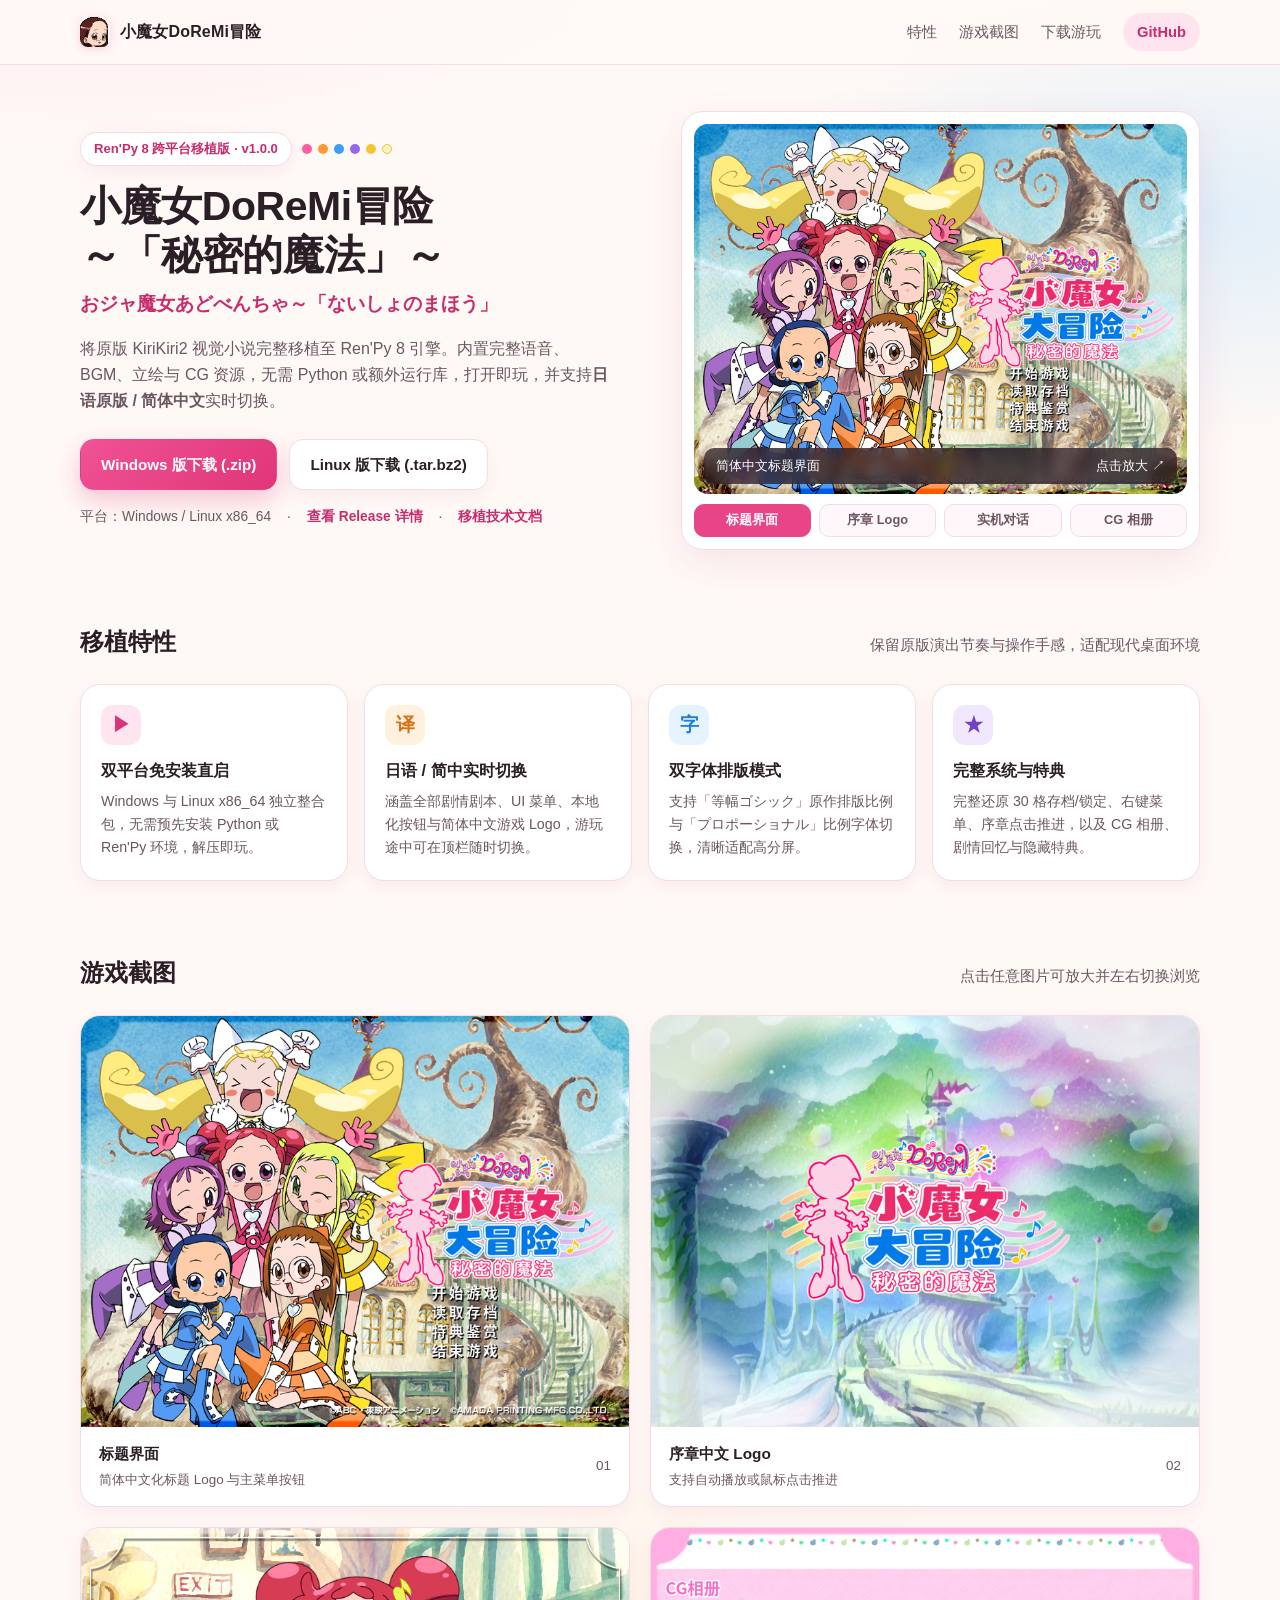
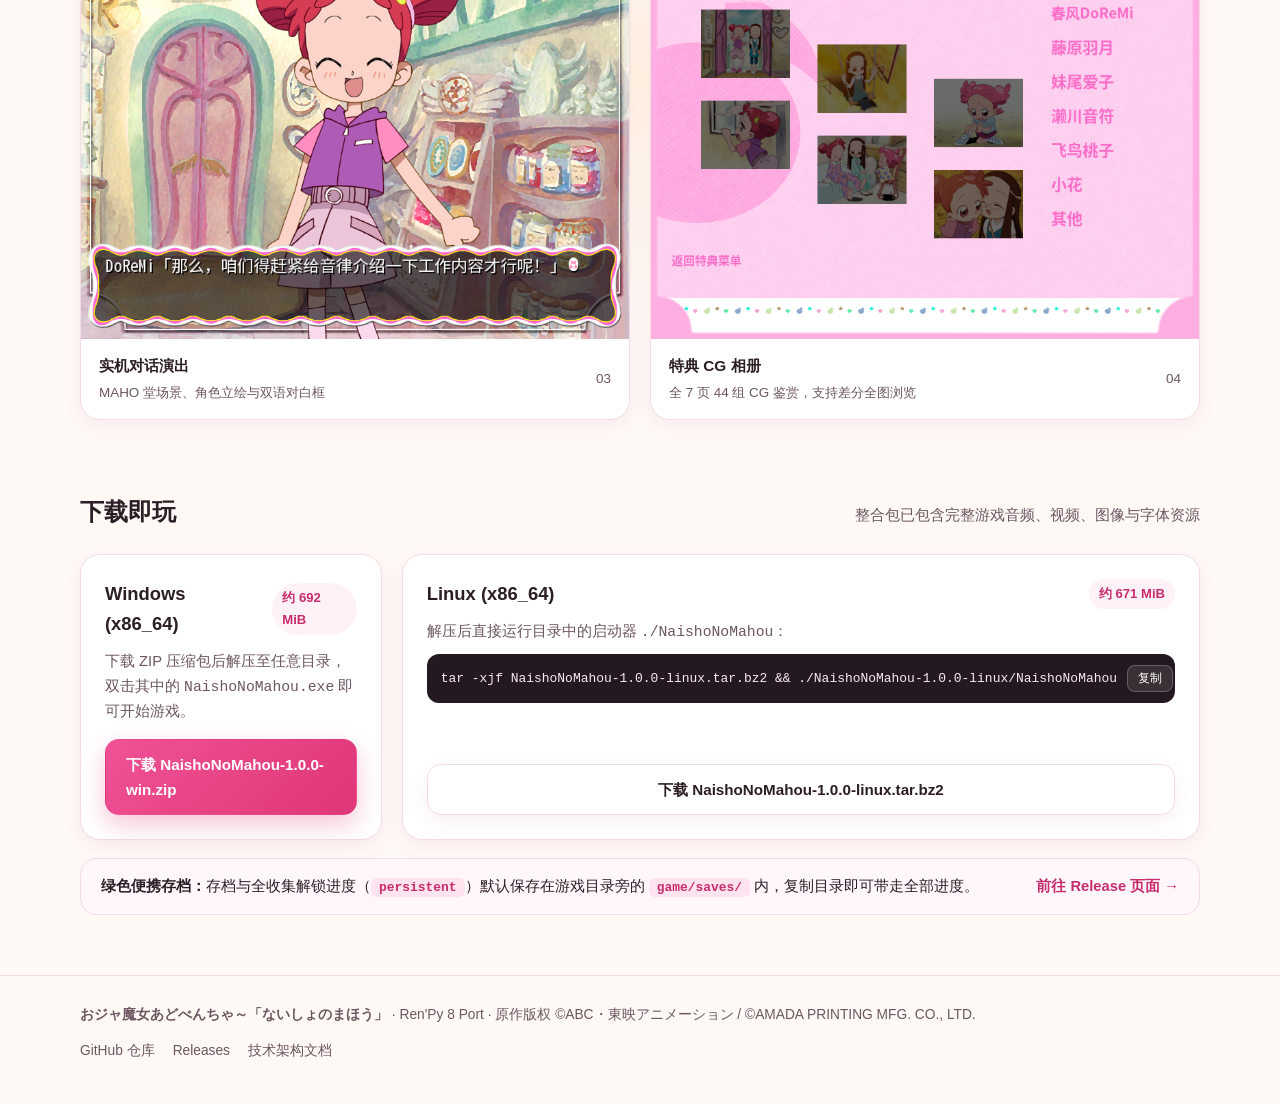
==== docs/index.html @ eda341ad "docs: add GitHub Pages showcase website" ====
<!DOCTYPE html>
<html lang="zh-CN">
<head>
  <meta charset="UTF-8">
  <meta name="viewport" content="width=device-width, initial-scale=1.0">
  <title>小魔女DoReMi冒险 ～「秘密的魔法」～ | おジャ魔女あどべんちゃ～「ないしょのまほう」</title>
  <meta name="description" content="《小魔女DoReMi冒险 ～「秘密的魔法」～》（おジャ魔女あどべんちゃ～「ないしょのまほう」）Ren'Py 8 跨平台移植版，支持 Windows / Linux 免环境点击即玩与日语/简体中文双语实时切换。">
  <link rel="icon" type="image/png" href="favicon.png">
  <style>
    :root {
      --bg: #fff9f6;
      --bg-soft: #fff2f6;
      --surface: #ffffff;
      --surface-tint: #fff7fa;
      --text: #2c1e26;
      --muted: #6c5661;
      --pink: #e84588;
      --pink-deep: #c72c6d;
      --pink-soft: #ffe3ef;
      --orange: #f49342;
      --blue: #3a9ef5;
      --purple: #9867e8;
      --yellow: #eab528;
      --border: #f3dce6;
      --shadow: 0 14px 38px rgba(176, 62, 109, 0.10);
      --shadow-sm: 0 6px 18px rgba(176, 62, 109, 0.08);
      --radius: 20px;
    }

    * {
      box-sizing: border-box;
      margin: 0;
      padding: 0;
    }

    html {
      scroll-behavior: smooth;
    }

    body {
      font-family: -apple-system, BlinkMacSystemFont, "Segoe UI", "PingFang SC", "Noto Sans SC", "Hiragino Sans GB", "Microsoft YaHei", sans-serif;
      color: var(--text);
      background:
        radial-gradient(900px 420px at 8% -4%, rgba(255, 198, 224, 0.45), transparent 60%),
        radial-gradient(760px 380px at 94% 8%, rgba(169, 219, 255, 0.35), transparent 60%),
        radial-gradient(640px 360px at 50% 62%, rgba(255, 228, 179, 0.28), transparent 65%),
        var(--bg);
      line-height: 1.65;
      min-height: 100vh;
    }

    a {
      color: inherit;
      text-decoration: none;
    }

    .container {
      width: min(1120px, calc(100% - 32px));
      margin: 0 auto;
    }

    /* Top Bar */
    .topbar {
      position: sticky;
      top: 0;
      z-index: 50;
      backdrop-filter: blur(12px);
      -webkit-backdrop-filter: blur(12px);
      background: rgba(255, 249, 246, 0.85);
      border-bottom: 1px solid var(--border);
    }

    .topbar-inner {
      display: flex;
      align-items: center;
      justify-content: space-between;
      height: 64px;
      gap: 16px;
    }

    .brand {
      display: flex;
      align-items: center;
      gap: 10px;
      font-weight: 700;
      font-size: 1rem;
      letter-spacing: 0.01em;
    }

    .brand img {
      width: 30px;
      height: 30px;
      border-radius: 8px;
      box-shadow: 0 2px 8px rgba(232, 69, 136, 0.22);
    }

    .nav-links {
      display: flex;
      align-items: center;
      gap: 22px;
      font-size: 0.92rem;
      color: var(--muted);
      font-weight: 500;
    }

    .nav-links a:hover {
      color: var(--pink);
    }

    .nav-cta {
      padding: 7px 14px;
      border-radius: 999px;
      background: var(--pink-soft);
      color: var(--pink-deep) !important;
      font-weight: 600;
      transition: transform 0.15s ease, background 0.15s ease;
    }

    .nav-cta:hover {
      background: #ffd1e5;
      transform: translateY(-1px);
    }

    /* Hero */
    .hero {
      padding: 46px 0 36px;
    }

    .hero-grid {
      display: grid;
      grid-template-columns: 1.04fr 0.96fr;
      gap: 38px;
      align-items: center;
    }

    .badge-row {
      display: flex;
      flex-wrap: wrap;
      align-items: center;
      gap: 10px;
      margin-bottom: 16px;
    }

    .pill {
      display: inline-flex;
      align-items: center;
      gap: 7px;
      padding: 5px 13px;
      border-radius: 999px;
      font-size: 0.82rem;
      font-weight: 600;
      background: var(--surface);
      border: 1px solid var(--border);
      color: var(--pink-deep);
      box-shadow: var(--shadow-sm);
    }

    .note-dots {
      display: inline-flex;
      gap: 6px;
      align-items: center;
    }

    .note-dots span {
      width: 10px;
      height: 10px;
      border-radius: 50%;
      display: inline-block;
    }

    h1.title-cn {
      font-size: clamp(1.9rem, 3.2vw, 2.65rem);
      line-height: 1.2;
      font-weight: 800;
      color: var(--text);
      letter-spacing: -0.01em;
    }

    .title-jp {
      margin-top: 8px;
      font-size: clamp(1rem, 1.5vw, 1.18rem);
      font-weight: 600;
      color: var(--pink-deep);
      font-family: "Hiragino Kaku Gothic ProN", "Yu Gothic UI", "Noto Sans JP", sans-serif;
    }

    .hero-desc {
      margin-top: 16px;
      color: var(--muted);
      font-size: 1rem;
      max-width: 540px;
    }

    .hero-actions {
      margin-top: 24px;
      display: flex;
      flex-wrap: wrap;
      gap: 12px;
    }

    .btn {
      display: inline-flex;
      align-items: center;
      justify-content: center;
      gap: 9px;
      padding: 12px 20px;
      border-radius: 14px;
      font-weight: 700;
      font-size: 0.95rem;
      border: 1px solid transparent;
      cursor: pointer;
      transition: transform 0.16s ease, box-shadow 0.16s ease, background 0.16s ease;
    }

    .btn-primary {
      background: linear-gradient(135deg, #f05295, #df3678);
      color: #fff;
      box-shadow: 0 10px 24px rgba(223, 54, 120, 0.28);
    }

    .btn-primary:hover {
      transform: translateY(-2px);
      box-shadow: 0 14px 28px rgba(223, 54, 120, 0.34);
    }

    .btn-secondary {
      background: var(--surface);
      color: var(--text);
      border-color: var(--border);
      box-shadow: var(--shadow-sm);
    }

    .btn-secondary:hover {
      transform: translateY(-2px);
      border-color: #ebb7cd;
      background: var(--surface-tint);
    }

    .hero-meta {
      margin-top: 16px;
      display: flex;
      flex-wrap: wrap;
      gap: 16px;
      font-size: 0.86rem;
      color: var(--muted);
    }

    .hero-meta a {
      color: var(--pink-deep);
      font-weight: 600;
    }

    .hero-meta a:hover {
      text-decoration: underline;
    }

    /* Interactive Hero Stage */
    .stage-card {
      background: var(--surface);
      border: 1px solid var(--border);
      border-radius: 22px;
      padding: 12px;
      box-shadow: var(--shadow);
    }

    .stage-viewport {
      position: relative;
      aspect-ratio: 4 / 3;
      border-radius: 14px;
      overflow: hidden;
      background: #f8eaf0;
      cursor: zoom-in;
    }

    .stage-viewport img {
      width: 100%;
      height: 100%;
      object-fit: cover;
      display: block;
      transition: transform 0.28s ease;
    }

    .stage-viewport:hover img {
      transform: scale(1.015);
    }

    .stage-caption {
      position: absolute;
      left: 10px;
      right: 10px;
      bottom: 10px;
      display: flex;
      align-items: center;
      justify-content: space-between;
      padding: 7px 12px;
      border-radius: 10px;
      background: rgba(36, 22, 30, 0.72);
      backdrop-filter: blur(6px);
      color: #fff;
      font-size: 0.84rem;
      font-weight: 500;
    }

    .stage-tabs {
      display: grid;
      grid-template-columns: repeat(4, 1fr);
      gap: 8px;
      margin-top: 10px;
    }

    .stage-tab {
      border: 1px solid var(--border);
      background: var(--surface-tint);
      color: var(--muted);
      border-radius: 10px;
      padding: 7px 6px;
      font-size: 0.8rem;
      font-weight: 600;
      cursor: pointer;
      transition: all 0.15s ease;
      text-align: center;
    }

    .stage-tab:hover {
      border-color: #f1a9c7;
      color: var(--pink-deep);
    }

    .stage-tab.active {
      background: var(--pink);
      border-color: var(--pink);
      color: #fff;
    }

    /* Section Headings */
    section {
      padding: 36px 0;
    }

    .sec-head {
      display: flex;
      align-items: baseline;
      justify-content: space-between;
      gap: 16px;
      margin-bottom: 22px;
      flex-wrap: wrap;
    }

    .sec-head h2 {
      font-size: 1.5rem;
      font-weight: 800;
      display: flex;
      align-items: center;
      gap: 10px;
    }

    .sec-sub {
      color: var(--muted);
      font-size: 0.92rem;
    }

    /* Features */
    .feat-grid {
      display: grid;
      grid-template-columns: repeat(4, 1fr);
      gap: 16px;
    }

    .feat-card {
      background: var(--surface);
      border: 1px solid var(--border);
      border-radius: var(--radius);
      padding: 20px;
      box-shadow: var(--shadow-sm);
      transition: transform 0.18s ease;
    }

    .feat-card:hover {
      transform: translateY(-3px);
    }

    .feat-icon {
      width: 40px;
      height: 40px;
      border-radius: 12px;
      display: grid;
      place-items: center;
      font-size: 1.2rem;
      font-weight: 700;
      margin-bottom: 12px;
    }

    .feat-card h3 {
      font-size: 1.02rem;
      margin-bottom: 6px;
      font-weight: 700;
    }

    .feat-card p {
      font-size: 0.89rem;
      color: var(--muted);
    }

    /* Gallery */
    .gallery-grid {
      display: grid;
      grid-template-columns: repeat(2, 1fr);
      gap: 20px;
    }

    .shot-card {
      background: var(--surface);
      border: 1px solid var(--border);
      border-radius: var(--radius);
      overflow: hidden;
      box-shadow: var(--shadow-sm);
      cursor: zoom-in;
      transition: transform 0.18s ease, box-shadow 0.18s ease;
    }

    .shot-card:hover {
      transform: translateY(-3px);
      box-shadow: var(--shadow);
    }

    .shot-img-wrap {
      aspect-ratio: 4 / 3;
      overflow: hidden;
      background: #f8eaf0;
    }

    .shot-img-wrap img {
      width: 100%;
      height: 100%;
      object-fit: cover;
      display: block;
      transition: transform 0.25s ease;
    }

    .shot-card:hover .shot-img-wrap img {
      transform: scale(1.02);
    }

    .shot-info {
      padding: 14px 18px;
      display: flex;
      align-items: center;
      justify-content: space-between;
      gap: 10px;
    }

    .shot-info strong {
      font-size: 0.96rem;
      display: block;
    }

    .shot-info span {
      font-size: 0.84rem;
      color: var(--muted);
    }

    /* Download Section */
    .dl-grid {
      display: grid;
      grid-template-columns: repeat(2, 1fr);
      gap: 20px;
    }

    .dl-card {
      background: var(--surface);
      border: 1px solid var(--border);
      border-radius: var(--radius);
      padding: 24px;
      box-shadow: var(--shadow-sm);
      display: flex;
      flex-direction: column;
      justify-content: space-between;
      gap: 16px;
    }

    .dl-head {
      display: flex;
      align-items: center;
      justify-content: space-between;
      gap: 12px;
    }

    .dl-title {
      font-size: 1.15rem;
      font-weight: 800;
    }

    .dl-size {
      font-size: 0.82rem;
      font-weight: 700;
      padding: 4px 10px;
      border-radius: 999px;
      background: var(--bg-soft);
      color: var(--pink-deep);
    }

    .dl-card p {
      color: var(--muted);
      font-size: 0.92rem;
    }

    .cmd-box {
      background: #241920;
      color: #ffe9f3;
      border-radius: 12px;
      padding: 11px 14px;
      font-family: ui-monospace, SFMono-Regular, Menlo, Consolas, monospace;
      font-size: 0.81rem;
      display: flex;
      align-items: center;
      justify-content: space-between;
      gap: 10px;
      overflow-x: auto;
    }

    .cmd-box code {
      white-space: nowrap;
    }

    .copy-btn {
      flex-shrink: 0;
      border: 1px solid rgba(255, 255, 255, 0.22);
      background: rgba(255, 255, 255, 0.1);
      color: #fff;
      border-radius: 8px;
      padding: 4px 10px;
      font-size: 0.78rem;
      cursor: pointer;
    }

    .copy-btn:hover {
      background: rgba(255, 255, 255, 0.2);
    }

    .save-banner {
      margin-top: 18px;
      background: var(--surface-tint);
      border: 1px solid var(--border);
      border-radius: 16px;
      padding: 15px 20px;
      display: flex;
      align-items: center;
      justify-content: space-between;
      gap: 14px;
      flex-wrap: wrap;
      font-size: 0.92rem;
    }

    .save-banner code {
      background: var(--pink-soft);
      color: var(--pink-deep);
      padding: 2px 8px;
      border-radius: 6px;
      font-weight: 700;
      font-size: 0.88em;
    }

    /* Footer */
    footer {
      margin-top: 24px;
      padding: 28px 0 42px;
      border-top: 1px solid var(--border);
      color: var(--muted);
      font-size: 0.86rem;
    }

    .footer-inner {
      display: flex;
      justify-content: space-between;
      align-items: center;
      flex-wrap: wrap;
      gap: 14px;
    }

    .footer-links {
      display: flex;
      flex-wrap: wrap;
      gap: 18px;
    }

    .footer-links a:hover {
      color: var(--pink);
      text-decoration: underline;
    }

    /* Lightbox */
    .lightbox {
      position: fixed;
      inset: 0;
      z-index: 200;
      background: rgba(20, 12, 17, 0.88);
      backdrop-filter: blur(6px);
      display: none;
      align-items: center;
      justify-content: center;
      padding: 24px;
    }

    .lightbox.open {
      display: flex;
    }

    .lb-box {
      position: relative;
      max-width: min(920px, 100%);
      text-align: center;
    }

    .lb-box img {
      max-width: 100%;
      max-height: 80vh;
      border-radius: 14px;
      box-shadow: 0 24px 60px rgba(0, 0, 0, 0.55);
      display: block;
      margin: 0 auto;
    }

    .lb-caption {
      margin-top: 12px;
      color: #fff;
      font-size: 0.95rem;
      font-weight: 600;
    }

    .lb-btn {
      position: absolute;
      top: 50%;
      transform: translateY(-50%);
      width: 42px;
      height: 42px;
      border-radius: 50%;
      border: none;
      background: rgba(255, 255, 255, 0.16);
      color: #fff;
      font-size: 1.25rem;
      cursor: pointer;
    }

    .lb-btn:hover {
      background: rgba(255, 255, 255, 0.3);
    }

    .lb-prev { left: -56px; }
    .lb-next { right: -56px; }

    .lb-close {
      position: fixed;
      top: 18px;
      right: 22px;
      width: 40px;
      height: 40px;
      border-radius: 50%;
      border: none;
      background: rgba(255, 255, 255, 0.18);
      color: #fff;
      font-size: 1.4rem;
      cursor: pointer;
    }

    @media (max-width: 960px) {
      .hero-grid {
        grid-template-columns: 1fr;
      }
      .feat-grid {
        grid-template-columns: repeat(2, 1fr);
      }
      .lb-prev { left: 10px; }
      .lb-next { right: 10px; }
    }

    @media (max-width: 680px) {
      .nav-links a:not(.nav-cta) {
        display: none;
      }
      .feat-grid,
      .gallery-grid,
      .dl-grid {
        grid-template-columns: 1fr;
      }
      .stage-tabs {
        grid-template-columns: repeat(2, 1fr);
      }
    }
  </style>
</head>
<body>
  <header class="topbar">
    <div class="container topbar-inner">
      <a class="brand" href="#">
        <img src="favicon.png" alt="小魔女DoReMi冒险图标">
        <span>小魔女DoReMi冒险</span>
      </a>
      <nav class="nav-links">
        <a href="#features">特性</a>
        <a href="#gallery">游戏截图</a>
        <a href="#download">下载游玩</a>
        <a class="nav-cta" href="https://github.com/dibin666/NaishoNoMahou-renpy" target="_blank" rel="noopener">GitHub</a>
      </nav>
    </div>
  </header>

  <main class="container">
    <section class="hero">
      <div class="hero-grid">
        <div>
          <div class="badge-row">
            <span class="pill">Ren'Py 8 跨平台移植版 · v1.0.0</span>
            <span class="note-dots" aria-hidden="true" title="DoReMi · 羽月 · 爱子 · 音符 · 桃子 · 小花">
              <span style="background:#ff5d9e"></span>
              <span style="background:#ff9933"></span>
              <span style="background:#3a9ef5"></span>
              <span style="background:#9867e8"></span>
              <span style="background:#f4c531"></span>
              <span style="background:#fff0b3;border:1px solid #e6c656"></span>
            </span>
          </div>

          <h1 class="title-cn">小魔女DoReMi冒险<br>～「秘密的魔法」～</h1>
          <p class="title-jp">おジャ魔女あどべんちゃ～「ないしょのまほう」</p>

          <p class="hero-desc">
            将原版 KiriKiri2 视觉小说完整移植至 Ren'Py 8 引擎。内置完整语音、BGM、立绘与 CG 资源，无需 Python 或额外运行库，打开即玩，并支持<strong>日语原版 / 简体中文</strong>实时切换。
          </p>

          <div class="hero-actions">
            <a class="btn btn-primary" href="https://github.com/dibin666/NaishoNoMahou-renpy/releases/download/v1.0.0/NaishoNoMahou-1.0.0-win.zip">
              Windows 版下载 (.zip)
            </a>
            <a class="btn btn-secondary" href="https://github.com/dibin666/NaishoNoMahou-renpy/releases/download/v1.0.0/NaishoNoMahou-1.0.0-linux.tar.bz2">
              Linux 版下载 (.tar.bz2)
            </a>
          </div>

          <div class="hero-meta">
            <span>平台：Windows / Linux x86_64</span>
            <span>·</span>
            <a href="https://github.com/dibin666/NaishoNoMahou-renpy/releases/tag/v1.0.0" target="_blank" rel="noopener">查看 Release 详情</a>
            <span>·</span>
            <a href="https://github.com/dibin666/NaishoNoMahou-renpy/blob/main/docs/RESEARCH_AND_ARCHITECTURE.md" target="_blank" rel="noopener">移植技术文档</a>
          </div>
        </div>

        <div class="stage-card">
          <div class="stage-viewport" id="stageViewport" title="点击放大预览">
            <img id="stageImg" src="screenshots/01_title_zh.png" alt="简体中文标题界面">
            <div class="stage-caption">
              <span id="stageCaptionText">简体中文标题界面</span>
              <span>点击放大 ↗</span>
            </div>
          </div>
          <div class="stage-tabs" role="tablist" aria-label="切换预览截图">
            <button class="stage-tab active" data-index="0" type="button">标题界面</button>
            <button class="stage-tab" data-index="1" type="button">序章 Logo</button>
            <button class="stage-tab" data-index="2" type="button">实机对话</button>
            <button class="stage-tab" data-index="3" type="button">CG 相册</button>
          </div>
        </div>
      </div>
    </section>

    <section id="features">
      <div class="sec-head">
        <h2>移植特性</h2>
        <span class="sec-sub">保留原版演出节奏与操作手感，适配现代桌面环境</span>
      </div>
      <div class="feat-grid">
        <article class="feat-card">
          <div class="feat-icon" style="background:#ffe5f0;color:#d83479;">▶</div>
          <h3>双平台免安装直启</h3>
          <p>Windows 与 Linux x86_64 独立整合包，无需预先安装 Python 或 Ren'Py 环境，解压即玩。</p>
        </article>
        <article class="feat-card">
          <div class="feat-icon" style="background:#fff1de;color:#d67218;">译</div>
          <h3>日语 / 简中实时切换</h3>
          <p>涵盖全部剧情剧本、UI 菜单、本地化按钮与简体中文游戏 Logo，游玩途中可在顶栏随时切换。</p>
        </article>
        <article class="feat-card">
          <div class="feat-icon" style="background:#e5f3ff;color:#1d7fd8;">字</div>
          <h3>双字体排版模式</h3>
          <p>支持「等幅ゴシック」原作排版比例与「プロポーショナル」比例字体切换，清晰适配高分屏。</p>
        </article>
        <article class="feat-card">
          <div class="feat-icon" style="background:#f1e8ff;color:#7342cc;">★</div>
          <h3>完整系统与特典</h3>
          <p>完整还原 30 格存档/锁定、右键菜单、序章点击推进，以及 CG 相册、剧情回忆与隐藏特典。</p>
        </article>
      </div>
    </section>

    <section id="gallery">
      <div class="sec-head">
        <h2>游戏截图</h2>
        <span class="sec-sub">点击任意图片可放大并左右切换浏览</span>
      </div>
      <div class="gallery-grid">
        <figure class="shot-card" data-index="0">
          <div class="shot-img-wrap">
            <img src="screenshots/01_title_zh.png" alt="简体中文标题界面" loading="lazy">
          </div>
          <figcaption class="shot-info">
            <div>
              <strong>标题界面</strong>
              <span>简体中文化标题 Logo 与主菜单按钮</span>
            </div>
            <span>01</span>
          </figcaption>
        </figure>

        <figure class="shot-card" data-index="1">
          <div class="shot-img-wrap">
            <img src="screenshots/02_prologue_logo_zh.png" alt="序章简体中文 Logo" loading="lazy">
          </div>
          <figcaption class="shot-info">
            <div>
              <strong>序章中文 Logo</strong>
              <span>支持自动播放或鼠标点击推进</span>
            </div>
            <span>02</span>
          </figcaption>
        </figure>

        <figure class="shot-card" data-index="2">
          <div class="shot-img-wrap">
            <img src="screenshots/03_dialogue_zh.png" alt="MAHO堂实机对话画面" loading="lazy">
          </div>
          <figcaption class="shot-info">
            <div>
              <strong>实机对话演出</strong>
              <span>MAHO 堂场景、角色立绘与双语对白框</span>
            </div>
            <span>03</span>
          </figcaption>
        </figure>

        <figure class="shot-card" data-index="3">
          <div class="shot-img-wrap">
            <img src="screenshots/04_cg_gallery_zh.png" alt="特典 CG 相册界面" loading="lazy">
          </div>
          <figcaption class="shot-info">
            <div>
              <strong>特典 CG 相册</strong>
              <span>全 7 页 44 组 CG 鉴赏，支持差分全图浏览</span>
            </div>
            <span>04</span>
          </figcaption>
        </figure>
      </div>
    </section>

    <section id="download">
      <div class="sec-head">
        <h2>下载即玩</h2>
        <span class="sec-sub">整合包已包含完整游戏音频、视频、图像与字体资源</span>
      </div>

      <div class="dl-grid">
        <div class="dl-card">
          <div>
            <div class="dl-head">
              <span class="dl-title">Windows (x86_64)</span>
              <span class="dl-size">约 692 MiB</span>
            </div>
            <p style="margin-top:10px;">下载 ZIP 压缩包后解压至任意目录，双击其中的 <code>NaishoNoMahou.exe</code> 即可开始游戏。</p>
          </div>
          <a class="btn btn-primary" href="https://github.com/dibin666/NaishoNoMahou-renpy/releases/download/v1.0.0/NaishoNoMahou-1.0.0-win.zip">
            下载 NaishoNoMahou-1.0.0-win.zip
          </a>
        </div>

        <div class="dl-card">
          <div>
            <div class="dl-head">
              <span class="dl-title">Linux (x86_64)</span>
              <span class="dl-size">约 671 MiB</span>
            </div>
            <p style="margin-top:10px;">解压后直接运行目录中的启动器 <code>./NaishoNoMahou</code>：</p>
            <div class="cmd-box" style="margin-top:10px;">
              <code id="linuxCmd">tar -xjf NaishoNoMahou-1.0.0-linux.tar.bz2 && ./NaishoNoMahou-1.0.0-linux/NaishoNoMahou</code>
              <button class="copy-btn" id="copyCmdBtn" type="button">复制</button>
            </div>
          </div>
          <a class="btn btn-secondary" href="https://github.com/dibin666/NaishoNoMahou-renpy/releases/download/v1.0.0/NaishoNoMahou-1.0.0-linux.tar.bz2">
            下载 NaishoNoMahou-1.0.0-linux.tar.bz2
          </a>
        </div>
      </div>

      <div class="save-banner">
        <span><strong>绿色便携存档：</strong>存档与全收集解锁进度（<code>persistent</code>）默认保存在游戏目录旁的 <code>game/saves/</code> 内，复制目录即可带走全部进度。</span>
        <a href="https://github.com/dibin666/NaishoNoMahou-renpy/releases/tag/v1.0.0" target="_blank" rel="noopener" style="color:var(--pink-deep);font-weight:700;">前往 Release 页面 →</a>
      </div>
    </section>
  </main>

  <footer>
    <div class="container footer-inner">
      <div>
        <strong>おジャ魔女あどべんちゃ～「ないしょのまほう」</strong> · Ren'Py 8 Port · 原作版权 ©ABC・東映アニメーション / ©AMADA PRINTING MFG. CO., LTD.
      </div>
      <div class="footer-links">
        <a href="https://github.com/dibin666/NaishoNoMahou-renpy" target="_blank" rel="noopener">GitHub 仓库</a>
        <a href="https://github.com/dibin666/NaishoNoMahou-renpy/releases" target="_blank" rel="noopener">Releases</a>
        <a href="https://github.com/dibin666/NaishoNoMahou-renpy/blob/main/docs/RESEARCH_AND_ARCHITECTURE.md" target="_blank" rel="noopener">技术架构文档</a>
      </div>
    </div>
  </footer>

  <div class="lightbox" id="lightbox" role="dialog" aria-modal="true" aria-label="截图预览">
    <button class="lb-close" id="lbClose" type="button" aria-label="关闭">×</button>
    <div class="lb-box">
      <button class="lb-btn lb-prev" id="lbPrev" type="button" aria-label="上一张">‹</button>
      <img id="lbImg" src="" alt="">
      <button class="lb-btn lb-next" id="lbNext" type="button" aria-label="下一张">›</button>
      <div class="lb-caption" id="lbCaption"></div>
    </div>
  </div>

  <script>
    (function () {
      const shots = [
        { src: "screenshots/01_title_zh.png", caption: "简体中文标题界面 — 小魔女DoReMi冒险 ～「秘密的魔法」～" },
        { src: "screenshots/02_prologue_logo_zh.png", caption: "序章简体中文游戏 Logo（支持自动播放与点击推进）" },
        { src: "screenshots/03_dialogue_zh.png", caption: "实机对话演出 — MAHO 堂立绘与双语字幕" },
        { src: "screenshots/04_cg_gallery_zh.png", caption: "特典 CG 相册 — 全 7 页 44 组 CG 鉴赏，支持差分全图浏览" }
      ];

      let currentIndex = 0;
      const stageImg = document.getElementById("stageImg");
      const stageCaption = document.getElementById("stageCaptionText");
      const tabs = document.querySelectorAll(".stage-tab");

      function selectStage(idx) {
        currentIndex = (idx + shots.length) % shots.length;
        stageImg.src = shots[currentIndex].src;
        stageImg.alt = shots[currentIndex].caption;
        stageCaption.textContent = shots[currentIndex].caption.split(" — ")[0];
        tabs.forEach((btn, i) => btn.classList.toggle("active", i === currentIndex));
      }

      tabs.forEach((btn) => {
        btn.addEventListener("click", () => selectStage(Number(btn.dataset.index)));
      });

      const lightbox = document.getElementById("lightbox");
      const lbImg = document.getElementById("lbImg");
      const lbCaption = document.getElementById("lbCaption");

      function openLightbox(idx) {
        currentIndex = (idx + shots.length) % shots.length;
        lbImg.src = shots[currentIndex].src;
        lbImg.alt = shots[currentIndex].caption;
        lbCaption.textContent = shots[currentIndex].caption;
        lightbox.classList.add("open");
      }

      function closeLightbox() {
        lightbox.classList.remove("open");
      }

      document.getElementById("stageViewport").addEventListener("click", () => openLightbox(currentIndex));
      document.querySelectorAll(".shot-card").forEach((card) => {
        card.addEventListener("click", () => openLightbox(Number(card.dataset.index)));
      });

      document.getElementById("lbClose").addEventListener("click", closeLightbox);
      document.getElementById("lbPrev").addEventListener("click", () => openLightbox(currentIndex - 1));
      document.getElementById("lbNext").addEventListener("click", () => openLightbox(currentIndex + 1));
      lightbox.addEventListener("click", (e) => {
        if (e.target === lightbox) closeLightbox();
      });

      document.addEventListener("keydown", (e) => {
        if (!lightbox.classList.contains("open")) return;
        if (e.key === "Escape") closeLightbox();
        if (e.key === "ArrowLeft") openLightbox(currentIndex - 1);
        if (e.key === "ArrowRight") openLightbox(currentIndex + 1);
      });

      const copyBtn = document.getElementById("copyCmdBtn");
      copyBtn.addEventListener("click", async () => {
        const text = document.getElementById("linuxCmd").textContent;
        try {
          await navigator.clipboard.writeText(text);
          copyBtn.textContent = "已复制";
          setTimeout(() => { copyBtn.textContent = "复制"; }, 1800);
        } catch (_) {
          copyBtn.textContent = "请手动复制";
        }
      });
    })();
  </script>
</body>
</html>
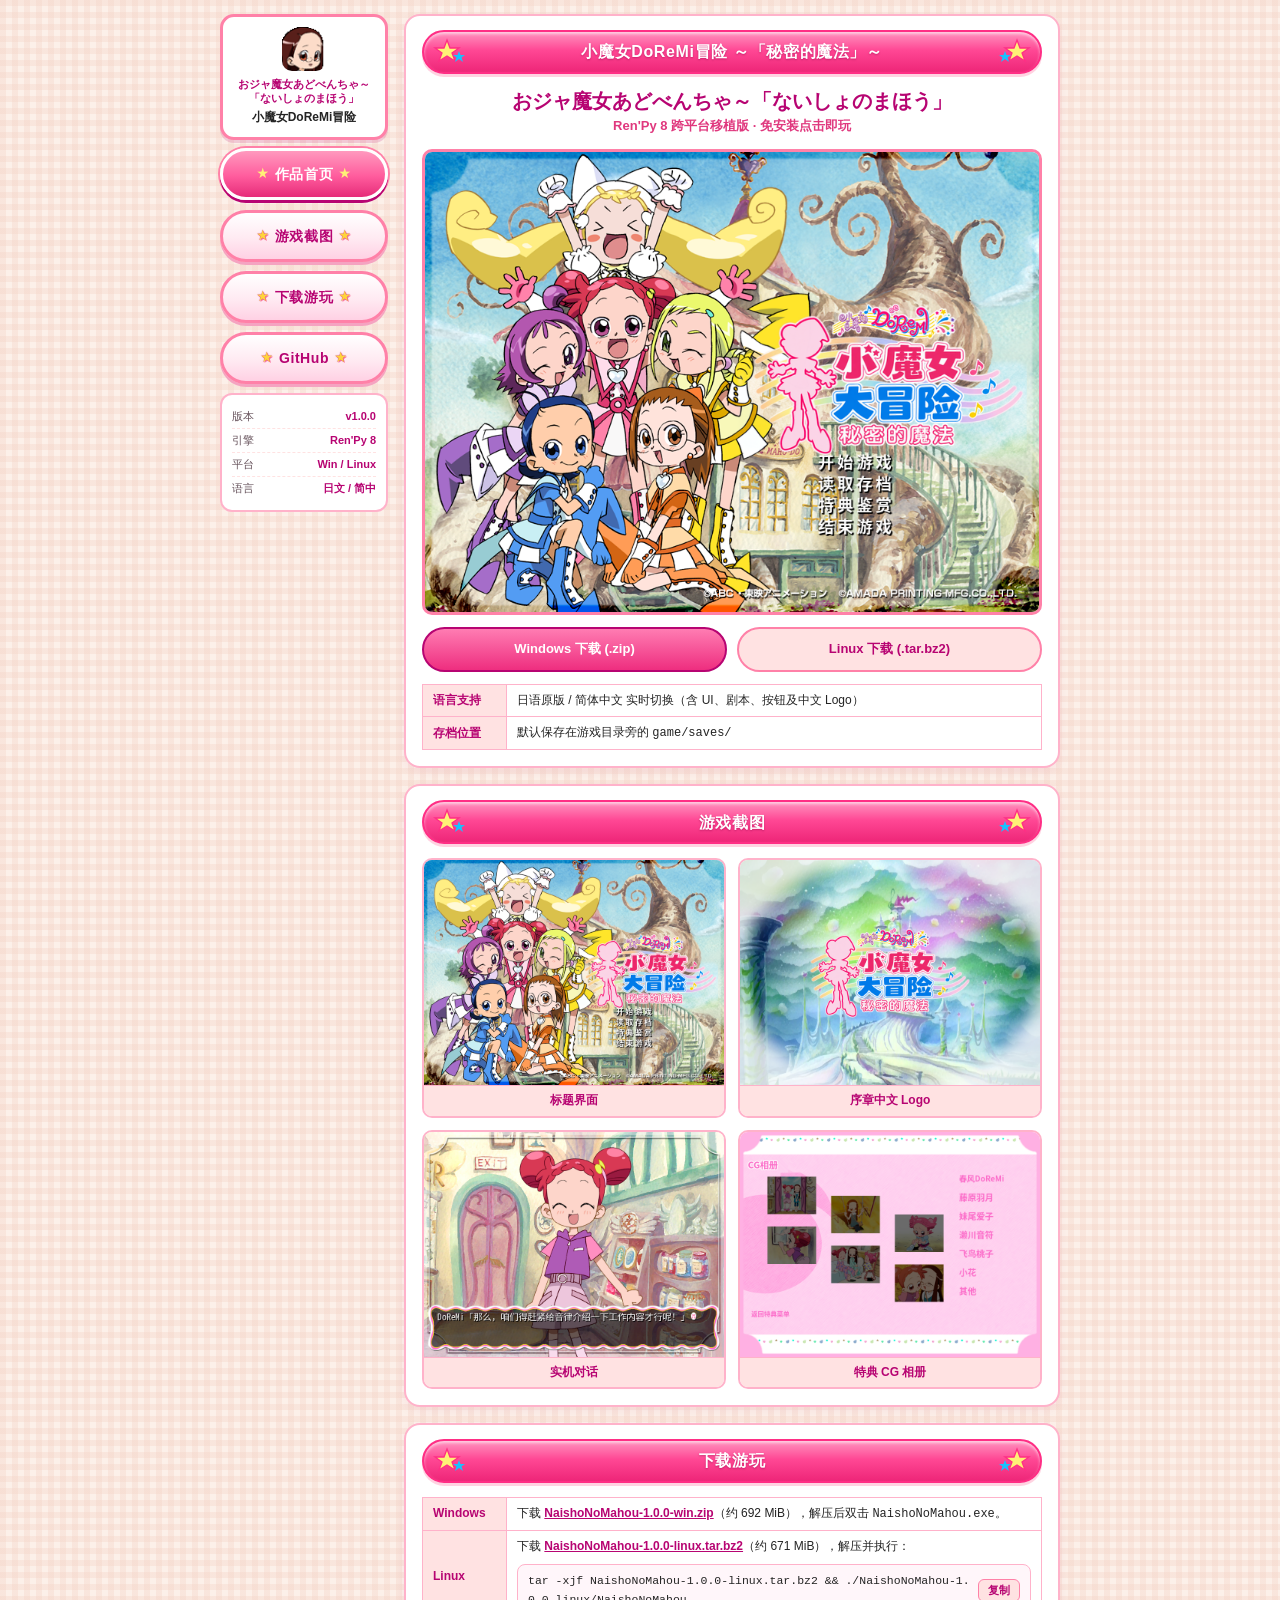
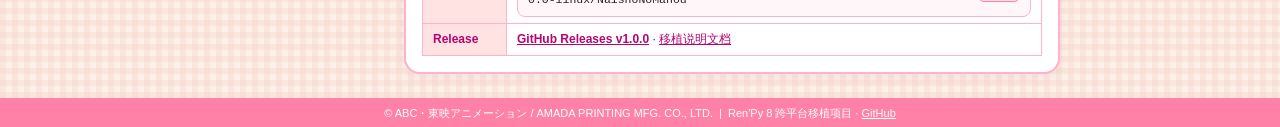
==== commit 925c5986: "docs: restyle showcase page after official toei-anim doremi site" ====
--- a/docs/index.html
+++ b/docs/index.html
@@ -4,27 +4,22 @@
   <meta charset="UTF-8">
   <meta name="viewport" content="width=device-width, initial-scale=1.0">
   <title>小魔女DoReMi冒险 ～「秘密的魔法」～ | おジャ魔女あどべんちゃ～「ないしょのまほう」</title>
-  <meta name="description" content="《小魔女DoReMi冒险 ～「秘密的魔法」～》（おジャ魔女あどべんちゃ～「ないしょのまほう」）Ren'Py 8 跨平台移植版，支持 Windows / Linux 免环境点击即玩与日语/简体中文双语实时切换。">
+  <meta name="description" content="おジャ魔女あどべんちゃ～「ないしょのまほう」/ 小魔女DoReMi冒险 ～「秘密的魔法」～ Ren'Py 8 跨平台移植版">
   <link rel="icon" type="image/png" href="favicon.png">
   <style>
+    /* Colors synced to https://www.toei-anim.co.jp/tv/doremi/ */
     :root {
-      --bg: #fff9f6;
-      --bg-soft: #fff2f6;
-      --surface: #ffffff;
-      --surface-tint: #fff7fa;
-      --text: #2c1e26;
-      --muted: #6c5661;
-      --pink: #e84588;
-      --pink-deep: #c72c6d;
-      --pink-soft: #ffe3ef;
-      --orange: #f49342;
-      --blue: #3a9ef5;
-      --purple: #9867e8;
-      --yellow: #eab528;
-      --border: #f3dce6;
-      --shadow: 0 14px 38px rgba(176, 62, 109, 0.10);
-      --shadow-sm: 0 6px 18px rgba(176, 62, 109, 0.08);
-      --radius: 20px;
+      --colF: #FF81A8;
+      --colL: #FFE2E2;
+      --colB: #B70472;
+      --colA: #FFB2CA;
+      --pink-bar-top: #FF78AE;
+      --pink-bar-mid: #FF3E8C;
+      --pink-bar-bot: #E92574;
+      --text: #242424;
+      --muted: #66525B;
+      --star-yellow: #FFF176;
+      --star-blue: #19C2FF;
     }
 
     * {
@@ -38,15 +33,19 @@
     }
 
     body {
-      font-family: -apple-system, BlinkMacSystemFont, "Segoe UI", "PingFang SC", "Noto Sans SC", "Hiragino Sans GB", "Microsoft YaHei", sans-serif;
+      font-family: "Hiragino Kaku Gothic ProN", "Yu Gothic UI", "Microsoft YaHei", "PingFang SC", "Noto Sans SC", sans-serif;
       color: var(--text);
-      background:
-        radial-gradient(900px 420px at 8% -4%, rgba(255, 198, 224, 0.45), transparent 60%),
-        radial-gradient(760px 380px at 94% 8%, rgba(169, 219, 255, 0.35), transparent 60%),
-        radial-gradient(640px 360px at 50% 62%, rgba(255, 228, 179, 0.28), transparent 65%),
-        var(--bg);
-      line-height: 1.65;
+      font-size: 13px;
+      line-height: 1.6;
       min-height: 100vh;
+      display: flex;
+      flex-direction: column;
+      /* Recreates classic 20x20 warm peach gingham background tile (back.jpg) */
+      background-color: #FCF0E9;
+      background-image:
+        linear-gradient(90deg, rgba(244, 212, 198, 0.36) 50%, transparent 50%),
+        linear-gradient(rgba(244, 212, 198, 0.36) 50%, transparent 50%);
+      background-size: 12px 12px;
     }
 
     a {
@@ -54,537 +53,367 @@
       text-decoration: none;
     }
 
-    .container {
-      width: min(1120px, calc(100% - 32px));
-      margin: 0 auto;
-    }
-
-    /* Top Bar */
-    .topbar {
+    /* Classic centered 820px Toei Portal Frame */
+    .portal-wrap {
+      width: min(840px, calc(100% - 20px));
+      margin: 14px auto 24px;
+      flex: 1;
+      display: grid;
+      grid-template-columns: 168px minmax(0, 1fr);
+      gap: 16px;
+      align-items: start;
+    }
+
+    /* Left Sidebar Navigation (inspired by menu01..05.gif capsules) */
+    .sidebar {
+      display: flex;
+      flex-direction: column;
+      gap: 9px;
       position: sticky;
-      top: 0;
-      z-index: 50;
-      backdrop-filter: blur(12px);
-      -webkit-backdrop-filter: blur(12px);
-      background: rgba(255, 249, 246, 0.85);
-      border-bottom: 1px solid var(--border);
-    }
-
-    .topbar-inner {
+      top: 14px;
+    }
+
+    .logo-tile {
+      background: #FFFFFF;
+      border: 3px solid var(--colF);
+      border-radius: 14px;
+      padding: 10px 8px;
+      text-align: center;
+      box-shadow: 0 3px 0 rgba(183, 4, 114, 0.16);
+    }
+
+    .logo-tile img {
+      width: 44px;
+      height: 44px;
+      border-radius: 10px;
+      display: block;
+      margin: 0 auto 6px;
+    }
+
+    .logo-tile .s-jp {
+      display: block;
+      font-size: 11px;
+      font-weight: 700;
+      color: var(--colB);
+      line-height: 1.3;
+    }
+
+    .logo-tile .s-cn {
+      display: block;
+      font-size: 12px;
+      font-weight: 800;
+      color: var(--text);
+      margin-top: 2px;
+    }
+
+    .menu-btn {
+      position: relative;
+      display: flex;
+      align-items: center;
+      justify-content: center;
+      gap: 6px;
+      height: 52px;
+      padding: 0 12px;
+      border-radius: 999px;
+      border: 3px solid var(--colF);
+      background: linear-gradient(180deg, #FFFFFF 0%, #FFEAF2 55%, #FFD1E4 100%);
+      color: var(--colB);
+      font-weight: 800;
+      font-size: 14px;
+      letter-spacing: 0.04em;
+      box-shadow: 0 3px 0 #F5A3C1;
+      transition: transform 0.12s ease, background 0.12s ease, color 0.12s ease, border-color 0.12s ease;
+    }
+
+    .menu-btn::before,
+    .menu-btn::after {
+      content: "★";
+      font-size: 11px;
+      color: #FFD43B;
+      text-shadow: 0 0 1px var(--colB), 1px 1px 0 var(--colF);
+    }
+
+    .menu-btn:hover,
+    .menu-btn.active {
+      background: linear-gradient(180deg, #FF99BE 0%, #FF5C9D 55%, #E62C79 100%);
+      border-color: #FFFFFF;
+      color: #FFFFFF;
+      box-shadow: 0 3px 0 var(--colB), 0 0 0 2px var(--colF);
+      transform: translateY(-1px);
+    }
+
+    .menu-btn:hover::before,
+    .menu-btn:hover::after,
+    .menu-btn.active::before,
+    .menu-btn.active::after {
+      color: var(--star-yellow);
+      text-shadow: none;
+    }
+
+    .side-meta {
+      background: #FFFFFF;
+      border: 2px solid var(--colA);
+      border-radius: 12px;
+      padding: 10px;
+      font-size: 11px;
+      color: var(--muted);
+      line-height: 1.55;
+    }
+
+    .side-meta div {
+      display: flex;
+      justify-content: space-between;
+      border-bottom: 1px dashed var(--colL);
+      padding: 3px 0;
+    }
+
+    .side-meta div:last-child {
+      border-bottom: none;
+    }
+
+    .side-meta strong {
+      color: var(--colB);
+    }
+
+    /* Right White Content Area */
+    .main-col {
+      display: flex;
+      flex-direction: column;
+      gap: 16px;
+      min-width: 0;
+    }
+
+    .panel {
+      background: #FFFFFF;
+      border: 2px solid var(--colA);
+      border-radius: 16px;
+      padding: 14px 16px 16px;
+      box-shadow: 0 4px 12px rgba(183, 4, 114, 0.06);
+    }
+
+    /* Glossy Star Capsule Header (inspired by arasuji_title.gif) */
+    .star-bar {
+      position: relative;
+      display: flex;
+      align-items: center;
+      justify-content: center;
+      min-height: 44px;
+      padding: 6px 46px;
+      margin-bottom: 14px;
+      border-radius: 999px;
+      background: linear-gradient(180deg, #FF93BF 0%, #FF4794 46%, #EE2678 100%);
+      border: 2px solid #FF2E85;
+      box-shadow: inset 0 2px 3px rgba(255, 255, 255, 0.55), 0 3px 0 rgba(255, 129, 168, 0.35);
+      color: #FFFFFF;
+      font-size: 16px;
+      font-weight: 800;
+      letter-spacing: 0.04em;
+      text-shadow: 0 1px 2px rgba(145, 0, 74, 0.45);
+    }
+
+    .star-bar .stars-left,
+    .star-bar .stars-right {
+      position: absolute;
+      top: 50%;
+      transform: translateY(-50%);
+      display: flex;
+      align-items: center;
+      pointer-events: none;
+    }
+
+    .star-bar .stars-left { left: 8px; }
+    .star-bar .stars-right { right: 8px; }
+
+    /* Hero Main Visual */
+    .hero-head {
+      text-align: center;
+      margin-bottom: 12px;
+    }
+
+    .hero-head h1 {
+      font-size: 20px;
+      font-weight: 800;
+      color: var(--colB);
+      line-height: 1.3;
+    }
+
+    .hero-head .jp-name {
+      font-size: 13px;
+      font-weight: 700;
+      color: #E0387E;
+      margin-top: 2px;
+    }
+
+    .hero-stage {
+      border: 3px solid var(--colF);
+      border-radius: 10px;
+      overflow: hidden;
+      background: var(--colL);
+      cursor: zoom-in;
+    }
+
+    .hero-stage img {
+      display: block;
+      width: 100%;
+      aspect-ratio: 4 / 3;
+      object-fit: cover;
+    }
+
+    .quick-dl {
+      display: grid;
+      grid-template-columns: repeat(2, 1fr);
+      gap: 10px;
+      margin-top: 12px;
+    }
+
+    .dl-pill {
+      display: flex;
+      align-items: center;
+      justify-content: center;
+      gap: 8px;
+      padding: 10px 14px;
+      border-radius: 999px;
+      font-weight: 800;
+      font-size: 13px;
+      border: 2px solid var(--colF);
+      transition: transform 0.12s ease, filter 0.12s ease;
+    }
+
+    .dl-pill:hover {
+      transform: translateY(-1px);
+      filter: brightness(1.03);
+    }
+
+    .dl-win {
+      background: linear-gradient(180deg, #FF7CB2 0%, #EE2E7F 100%);
+      color: #FFFFFF;
+      border-color: var(--colB);
+    }
+
+    .dl-lin {
+      background: var(--colL);
+      color: var(--colB);
+    }
+
+    /* Info Table (authentic .colL / .colA Toei table feel) */
+    table.spec {
+      width: 100%;
+      table-layout: fixed;
+      border-collapse: collapse;
+      margin-top: 12px;
+      font-size: 12px;
+    }
+
+    table.spec th,
+    table.spec td {
+      border: 1px solid var(--colA);
+      padding: 6px 10px;
+      text-align: left;
+      overflow-wrap: anywhere;
+    }
+
+    table.spec th {
+      width: 84px;
+      background: var(--colL);
+      color: var(--colB);
+      font-weight: 700;
+      white-space: nowrap;
+    }
+
+    table.spec td {
+      background: #FFFFFF;
+    }
+
+    /* Screenshots 2x2 */
+    .shot-grid {
+      display: grid;
+      grid-template-columns: repeat(2, 1fr);
+      gap: 12px;
+    }
+
+    .shot-item {
+      border: 2px solid var(--colA);
+      border-radius: 10px;
+      overflow: hidden;
+      background: #FFF8FB;
+      cursor: zoom-in;
+      transition: border-color 0.14s ease, transform 0.14s ease;
+    }
+
+    .shot-item:hover {
+      border-color: var(--colF);
+      transform: translateY(-2px);
+    }
+
+    .shot-item img {
+      display: block;
+      width: 100%;
+      aspect-ratio: 4 / 3;
+      object-fit: cover;
+    }
+
+    .shot-cap {
+      padding: 5px 8px;
+      background: var(--colL);
+      color: var(--colB);
+      font-size: 12px;
+      font-weight: 700;
+      text-align: center;
+      border-top: 1px solid var(--colA);
+    }
+
+    /* Download & Run Box */
+    .run-cmd {
+      margin-top: 8px;
+      background: #FFF6FA;
+      border: 1px solid var(--colA);
+      border-radius: 8px;
+      padding: 7px 10px;
       display: flex;
       align-items: center;
       justify-content: space-between;
-      height: 64px;
-      gap: 16px;
-    }
-
-    .brand {
-      display: flex;
-      align-items: center;
-      gap: 10px;
-      font-weight: 700;
-      font-size: 1rem;
-      letter-spacing: 0.01em;
-    }
-
-    .brand img {
-      width: 30px;
-      height: 30px;
-      border-radius: 8px;
-      box-shadow: 0 2px 8px rgba(232, 69, 136, 0.22);
-    }
-
-    .nav-links {
-      display: flex;
-      align-items: center;
-      gap: 22px;
-      font-size: 0.92rem;
-      color: var(--muted);
-      font-weight: 500;
-    }
-
-    .nav-links a:hover {
-      color: var(--pink);
-    }
-
-    .nav-cta {
-      padding: 7px 14px;
-      border-radius: 999px;
-      background: var(--pink-soft);
-      color: var(--pink-deep) !important;
-      font-weight: 600;
-      transition: transform 0.15s ease, background 0.15s ease;
-    }
-
-    .nav-cta:hover {
-      background: #ffd1e5;
-      transform: translateY(-1px);
-    }
-
-    /* Hero */
-    .hero {
-      padding: 46px 0 36px;
-    }
-
-    .hero-grid {
-      display: grid;
-      grid-template-columns: 1.04fr 0.96fr;
-      gap: 38px;
-      align-items: center;
-    }
-
-    .badge-row {
-      display: flex;
-      flex-wrap: wrap;
-      align-items: center;
-      gap: 10px;
-      margin-bottom: 16px;
-    }
-
-    .pill {
-      display: inline-flex;
-      align-items: center;
-      gap: 7px;
-      padding: 5px 13px;
-      border-radius: 999px;
-      font-size: 0.82rem;
-      font-weight: 600;
-      background: var(--surface);
-      border: 1px solid var(--border);
-      color: var(--pink-deep);
-      box-shadow: var(--shadow-sm);
-    }
-
-    .note-dots {
-      display: inline-flex;
-      gap: 6px;
-      align-items: center;
-    }
-
-    .note-dots span {
-      width: 10px;
-      height: 10px;
-      border-radius: 50%;
-      display: inline-block;
-    }
-
-    h1.title-cn {
-      font-size: clamp(1.9rem, 3.2vw, 2.65rem);
-      line-height: 1.2;
-      font-weight: 800;
+      gap: 8px;
+      font-family: ui-monospace, SFMono-Regular, Menlo, Consolas, monospace;
+      font-size: 11.5px;
       color: var(--text);
-      letter-spacing: -0.01em;
-    }
-
-    .title-jp {
-      margin-top: 8px;
-      font-size: clamp(1rem, 1.5vw, 1.18rem);
-      font-weight: 600;
-      color: var(--pink-deep);
-      font-family: "Hiragino Kaku Gothic ProN", "Yu Gothic UI", "Noto Sans JP", sans-serif;
-    }
-
-    .hero-desc {
-      margin-top: 16px;
-      color: var(--muted);
-      font-size: 1rem;
-      max-width: 540px;
-    }
-
-    .hero-actions {
-      margin-top: 24px;
-      display: flex;
-      flex-wrap: wrap;
-      gap: 12px;
-    }
-
-    .btn {
-      display: inline-flex;
-      align-items: center;
-      justify-content: center;
-      gap: 9px;
-      padding: 12px 20px;
-      border-radius: 14px;
-      font-weight: 700;
-      font-size: 0.95rem;
-      border: 1px solid transparent;
-      cursor: pointer;
-      transition: transform 0.16s ease, box-shadow 0.16s ease, background 0.16s ease;
-    }
-
-    .btn-primary {
-      background: linear-gradient(135deg, #f05295, #df3678);
-      color: #fff;
-      box-shadow: 0 10px 24px rgba(223, 54, 120, 0.28);
-    }
-
-    .btn-primary:hover {
-      transform: translateY(-2px);
-      box-shadow: 0 14px 28px rgba(223, 54, 120, 0.34);
-    }
-
-    .btn-secondary {
-      background: var(--surface);
-      color: var(--text);
-      border-color: var(--border);
-      box-shadow: var(--shadow-sm);
-    }
-
-    .btn-secondary:hover {
-      transform: translateY(-2px);
-      border-color: #ebb7cd;
-      background: var(--surface-tint);
-    }
-
-    .hero-meta {
-      margin-top: 16px;
-      display: flex;
-      flex-wrap: wrap;
-      gap: 16px;
-      font-size: 0.86rem;
-      color: var(--muted);
-    }
-
-    .hero-meta a {
-      color: var(--pink-deep);
-      font-weight: 600;
-    }
-
-    .hero-meta a:hover {
-      text-decoration: underline;
-    }
-
-    /* Interactive Hero Stage */
-    .stage-card {
-      background: var(--surface);
-      border: 1px solid var(--border);
-      border-radius: 22px;
-      padding: 12px;
-      box-shadow: var(--shadow);
-    }
-
-    .stage-viewport {
-      position: relative;
-      aspect-ratio: 4 / 3;
-      border-radius: 14px;
-      overflow: hidden;
-      background: #f8eaf0;
-      cursor: zoom-in;
-    }
-
-    .stage-viewport img {
-      width: 100%;
-      height: 100%;
-      object-fit: cover;
-      display: block;
-      transition: transform 0.28s ease;
-    }
-
-    .stage-viewport:hover img {
-      transform: scale(1.015);
-    }
-
-    .stage-caption {
-      position: absolute;
-      left: 10px;
-      right: 10px;
-      bottom: 10px;
-      display: flex;
-      align-items: center;
-      justify-content: space-between;
-      padding: 7px 12px;
-      border-radius: 10px;
-      background: rgba(36, 22, 30, 0.72);
-      backdrop-filter: blur(6px);
-      color: #fff;
-      font-size: 0.84rem;
-      font-weight: 500;
-    }
-
-    .stage-tabs {
-      display: grid;
-      grid-template-columns: repeat(4, 1fr);
-      gap: 8px;
-      margin-top: 10px;
-    }
-
-    .stage-tab {
-      border: 1px solid var(--border);
-      background: var(--surface-tint);
-      color: var(--muted);
-      border-radius: 10px;
-      padding: 7px 6px;
-      font-size: 0.8rem;
-      font-weight: 600;
-      cursor: pointer;
-      transition: all 0.15s ease;
-      text-align: center;
-    }
-
-    .stage-tab:hover {
-      border-color: #f1a9c7;
-      color: var(--pink-deep);
-    }
-
-    .stage-tab.active {
-      background: var(--pink);
-      border-color: var(--pink);
-      color: #fff;
-    }
-
-    /* Section Headings */
-    section {
-      padding: 36px 0;
-    }
-
-    .sec-head {
-      display: flex;
-      align-items: baseline;
-      justify-content: space-between;
-      gap: 16px;
-      margin-bottom: 22px;
-      flex-wrap: wrap;
-    }
-
-    .sec-head h2 {
-      font-size: 1.5rem;
-      font-weight: 800;
-      display: flex;
-      align-items: center;
-      gap: 10px;
-    }
-
-    .sec-sub {
-      color: var(--muted);
-      font-size: 0.92rem;
-    }
-
-    /* Features */
-    .feat-grid {
-      display: grid;
-      grid-template-columns: repeat(4, 1fr);
-      gap: 16px;
-    }
-
-    .feat-card {
-      background: var(--surface);
-      border: 1px solid var(--border);
-      border-radius: var(--radius);
-      padding: 20px;
-      box-shadow: var(--shadow-sm);
-      transition: transform 0.18s ease;
-    }
-
-    .feat-card:hover {
-      transform: translateY(-3px);
-    }
-
-    .feat-icon {
-      width: 40px;
-      height: 40px;
-      border-radius: 12px;
-      display: grid;
-      place-items: center;
-      font-size: 1.2rem;
-      font-weight: 700;
-      margin-bottom: 12px;
-    }
-
-    .feat-card h3 {
-      font-size: 1.02rem;
-      margin-bottom: 6px;
-      font-weight: 700;
-    }
-
-    .feat-card p {
-      font-size: 0.89rem;
-      color: var(--muted);
-    }
-
-    /* Gallery */
-    .gallery-grid {
-      display: grid;
-      grid-template-columns: repeat(2, 1fr);
-      gap: 20px;
-    }
-
-    .shot-card {
-      background: var(--surface);
-      border: 1px solid var(--border);
-      border-radius: var(--radius);
-      overflow: hidden;
-      box-shadow: var(--shadow-sm);
-      cursor: zoom-in;
-      transition: transform 0.18s ease, box-shadow 0.18s ease;
-    }
-
-    .shot-card:hover {
-      transform: translateY(-3px);
-      box-shadow: var(--shadow);
-    }
-
-    .shot-img-wrap {
-      aspect-ratio: 4 / 3;
-      overflow: hidden;
-      background: #f8eaf0;
-    }
-
-    .shot-img-wrap img {
-      width: 100%;
-      height: 100%;
-      object-fit: cover;
-      display: block;
-      transition: transform 0.25s ease;
-    }
-
-    .shot-card:hover .shot-img-wrap img {
-      transform: scale(1.02);
-    }
-
-    .shot-info {
-      padding: 14px 18px;
-      display: flex;
-      align-items: center;
-      justify-content: space-between;
-      gap: 10px;
-    }
-
-    .shot-info strong {
-      font-size: 0.96rem;
-      display: block;
-    }
-
-    .shot-info span {
-      font-size: 0.84rem;
-      color: var(--muted);
-    }
-
-    /* Download Section */
-    .dl-grid {
-      display: grid;
-      grid-template-columns: repeat(2, 1fr);
-      gap: 20px;
-    }
-
-    .dl-card {
-      background: var(--surface);
-      border: 1px solid var(--border);
-      border-radius: var(--radius);
-      padding: 24px;
-      box-shadow: var(--shadow-sm);
-      display: flex;
-      flex-direction: column;
-      justify-content: space-between;
-      gap: 16px;
-    }
-
-    .dl-head {
-      display: flex;
-      align-items: center;
-      justify-content: space-between;
-      gap: 12px;
-    }
-
-    .dl-title {
-      font-size: 1.15rem;
-      font-weight: 800;
-    }
-
-    .dl-size {
-      font-size: 0.82rem;
-      font-weight: 700;
-      padding: 4px 10px;
-      border-radius: 999px;
-      background: var(--bg-soft);
-      color: var(--pink-deep);
-    }
-
-    .dl-card p {
-      color: var(--muted);
-      font-size: 0.92rem;
-    }
-
-    .cmd-box {
-      background: #241920;
-      color: #ffe9f3;
-      border-radius: 12px;
-      padding: 11px 14px;
-      font-family: ui-monospace, SFMono-Regular, Menlo, Consolas, monospace;
-      font-size: 0.81rem;
-      display: flex;
-      align-items: center;
-      justify-content: space-between;
-      gap: 10px;
+      max-width: 100%;
       overflow-x: auto;
     }
 
-    .cmd-box code {
-      white-space: nowrap;
+    .run-cmd code {
+      min-width: 0;
+      word-break: break-all;
     }
 
     .copy-btn {
       flex-shrink: 0;
-      border: 1px solid rgba(255, 255, 255, 0.22);
-      background: rgba(255, 255, 255, 0.1);
-      color: #fff;
-      border-radius: 8px;
-      padding: 4px 10px;
-      font-size: 0.78rem;
+      border: 1px solid var(--colF);
+      background: var(--colL);
+      color: var(--colB);
+      border-radius: 6px;
+      padding: 3px 9px;
+      font-size: 11px;
+      font-weight: 700;
       cursor: pointer;
     }
 
     .copy-btn:hover {
-      background: rgba(255, 255, 255, 0.2);
-    }
-
-    .save-banner {
-      margin-top: 18px;
-      background: var(--surface-tint);
-      border: 1px solid var(--border);
-      border-radius: 16px;
-      padding: 15px 20px;
-      display: flex;
-      align-items: center;
-      justify-content: space-between;
-      gap: 14px;
-      flex-wrap: wrap;
-      font-size: 0.92rem;
-    }
-
-    .save-banner code {
-      background: var(--pink-soft);
-      color: var(--pink-deep);
-      padding: 2px 8px;
-      border-radius: 6px;
-      font-weight: 700;
-      font-size: 0.88em;
-    }
-
-    /* Footer */
-    footer {
-      margin-top: 24px;
-      padding: 28px 0 42px;
-      border-top: 1px solid var(--border);
-      color: var(--muted);
-      font-size: 0.86rem;
-    }
-
-    .footer-inner {
-      display: flex;
-      justify-content: space-between;
-      align-items: center;
-      flex-wrap: wrap;
-      gap: 14px;
-    }
-
-    .footer-links {
-      display: flex;
-      flex-wrap: wrap;
-      gap: 18px;
-    }
-
-    .footer-links a:hover {
-      color: var(--pink);
+      background: var(--colF);
+      color: #FFFFFF;
+    }
+
+    /* Classic Full-Width #FF81A8 Footer Bar */
+    .toei-footer {
+      background-color: var(--colF);
+      color: #FFFFFF;
+      text-align: center;
+      padding: 7px 12px;
+      font-size: 11px;
+      line-height: 1.5;
+    }
+
+    .toei-footer a {
+      color: #FFFFFF;
       text-decoration: underline;
     }
 
@@ -593,12 +422,11 @@
       position: fixed;
       inset: 0;
       z-index: 200;
-      background: rgba(20, 12, 17, 0.88);
-      backdrop-filter: blur(6px);
+      background: rgba(34, 8, 22, 0.84);
       display: none;
       align-items: center;
       justify-content: center;
-      padding: 24px;
+      padding: 20px;
     }
 
     .lightbox.open {
@@ -607,315 +435,244 @@
 
     .lb-box {
       position: relative;
-      max-width: min(920px, 100%);
+      max-width: min(860px, 100%);
+      background: #FFFFFF;
+      border: 4px solid var(--colF);
+      border-radius: 14px;
+      padding: 10px;
       text-align: center;
     }
 
     .lb-box img {
       max-width: 100%;
-      max-height: 80vh;
-      border-radius: 14px;
-      box-shadow: 0 24px 60px rgba(0, 0, 0, 0.55);
+      max-height: 78vh;
       display: block;
-      margin: 0 auto;
+      border-radius: 8px;
     }
 
     .lb-caption {
-      margin-top: 12px;
-      color: #fff;
-      font-size: 0.95rem;
-      font-weight: 600;
-    }
-
-    .lb-btn {
+      margin-top: 8px;
+      font-size: 13px;
+      font-weight: 700;
+      color: var(--colB);
+    }
+
+    .lb-nav {
       position: absolute;
       top: 50%;
       transform: translateY(-50%);
-      width: 42px;
-      height: 42px;
+      width: 36px;
+      height: 36px;
       border-radius: 50%;
-      border: none;
-      background: rgba(255, 255, 255, 0.16);
-      color: #fff;
-      font-size: 1.25rem;
+      border: 2px solid #FFFFFF;
+      background: var(--colF);
+      color: #FFFFFF;
+      font-size: 18px;
+      font-weight: 800;
       cursor: pointer;
     }
 
-    .lb-btn:hover {
-      background: rgba(255, 255, 255, 0.3);
-    }
-
-    .lb-prev { left: -56px; }
-    .lb-next { right: -56px; }
+    .lb-prev { left: -18px; }
+    .lb-next { right: -18px; }
 
     .lb-close {
-      position: fixed;
-      top: 18px;
-      right: 22px;
-      width: 40px;
-      height: 40px;
+      position: absolute;
+      top: -14px;
+      right: -14px;
+      width: 32px;
+      height: 32px;
       border-radius: 50%;
-      border: none;
-      background: rgba(255, 255, 255, 0.18);
-      color: #fff;
-      font-size: 1.4rem;
+      border: 2px solid #FFFFFF;
+      background: var(--colB);
+      color: #FFFFFF;
+      font-size: 16px;
+      font-weight: 800;
       cursor: pointer;
     }
 
-    @media (max-width: 960px) {
-      .hero-grid {
+    @media (max-width: 720px) {
+      .portal-wrap {
+        grid-template-columns: minmax(0, 1fr);
+        gap: 12px;
+      }
+      .sidebar {
+        position: static;
+        display: grid;
+        grid-template-columns: repeat(2, minmax(0, 1fr));
+        gap: 8px;
+      }
+      .logo-tile,
+      .side-meta {
+        grid-column: 1 / -1;
+      }
+      .menu-btn {
+        height: 42px;
+        font-size: 13px;
+      }
+      .star-bar {
+        font-size: 14px;
+        padding: 6px 40px;
+      }
+      .hero-head h1 {
+        font-size: 16px;
+      }
+      table.spec th {
+        width: 68px;
+        padding: 6px 8px;
+      }
+      .quick-dl,
+      .shot-grid {
         grid-template-columns: 1fr;
       }
-      .feat-grid {
-        grid-template-columns: repeat(2, 1fr);
-      }
-      .lb-prev { left: 10px; }
-      .lb-next { right: 10px; }
-    }
-
-    @media (max-width: 680px) {
-      .nav-links a:not(.nav-cta) {
-        display: none;
-      }
-      .feat-grid,
-      .gallery-grid,
-      .dl-grid {
-        grid-template-columns: 1fr;
-      }
-      .stage-tabs {
-        grid-template-columns: repeat(2, 1fr);
-      }
+      .lb-prev { left: 8px; }
+      .lb-next { right: 8px; }
     }
   </style>
 </head>
 <body>
-  <header class="topbar">
-    <div class="container topbar-inner">
-      <a class="brand" href="#">
-        <img src="favicon.png" alt="小魔女DoReMi冒险图标">
-        <span>小魔女DoReMi冒险</span>
-      </a>
-      <nav class="nav-links">
-        <a href="#features">特性</a>
-        <a href="#gallery">游戏截图</a>
-        <a href="#download">下载游玩</a>
-        <a class="nav-cta" href="https://github.com/dibin666/NaishoNoMahou-renpy" target="_blank" rel="noopener">GitHub</a>
-      </nav>
-    </div>
-  </header>
-
-  <main class="container">
-    <section class="hero">
-      <div class="hero-grid">
-        <div>
-          <div class="badge-row">
-            <span class="pill">Ren'Py 8 跨平台移植版 · v1.0.0</span>
-            <span class="note-dots" aria-hidden="true" title="DoReMi · 羽月 · 爱子 · 音符 · 桃子 · 小花">
-              <span style="background:#ff5d9e"></span>
-              <span style="background:#ff9933"></span>
-              <span style="background:#3a9ef5"></span>
-              <span style="background:#9867e8"></span>
-              <span style="background:#f4c531"></span>
-              <span style="background:#fff0b3;border:1px solid #e6c656"></span>
-            </span>
+  <div class="portal-wrap">
+    <aside class="sidebar">
+      <div class="logo-tile">
+        <img src="favicon.png" alt="NaishoNoMahou">
+        <span class="s-jp">おジャ魔女あどべんちゃ～<br>「ないしょのまほう」</span>
+        <span class="s-cn">小魔女DoReMi冒险</span>
+      </div>
+
+      <a class="menu-btn active" href="#top">作品首页</a>
+      <a class="menu-btn" href="#shots">游戏截图</a>
+      <a class="menu-btn" href="#download">下载游玩</a>
+      <a class="menu-btn" href="https://github.com/dibin666/NaishoNoMahou-renpy" target="_blank" rel="noopener">GitHub</a>
+
+      <div class="side-meta">
+        <div><span>版本</span><strong>v1.0.0</strong></div>
+        <div><span>引擎</span><strong>Ren'Py 8</strong></div>
+        <div><span>平台</span><strong>Win / Linux</strong></div>
+        <div><span>语言</span><strong>日文 / 简中</strong></div>
+      </div>
+    </aside>
+
+    <main class="main-col">
+      <section class="panel" id="top">
+        <div class="star-bar">
+          <span class="stars-left" aria-hidden="true">
+            <svg width="34" height="28" viewBox="0 0 34 28"><polygon points="15,2 18,10 27,10 20,15 23,23 15,18 7,23 10,15 3,10 12,10" fill="#FFF176" stroke="#FF2E85" stroke-width="1.3"/><polygon points="27,13 28.5,17 33,17 29.5,19.5 31,24 27,21 23,24 24.5,19.5 21,17 25.5,17" fill="#19C2FF"/></svg>
+          </span>
+          小魔女DoReMi冒险 ～「秘密的魔法」～
+          <span class="stars-right" aria-hidden="true">
+            <svg width="34" height="28" viewBox="0 0 34 28"><polygon points="19,2 22,10 31,10 24,15 27,23 19,18 11,23 14,15 7,10 16,10" fill="#FFF176" stroke="#FF2E85" stroke-width="1.3"/><polygon points="7,13 8.5,17 13,17 9.5,19.5 11,24 7,21 3,24 4.5,19.5 1,17 5.5,17" fill="#19C2FF"/></svg>
+          </span>
+        </div>
+
+        <div class="hero-head">
+          <h1>おジャ魔女あどべんちゃ～「ないしょのまほう」</h1>
+          <div class="jp-name">Ren'Py 8 跨平台移植版 · 免安装点击即玩</div>
+        </div>
+
+        <div class="hero-stage" id="heroStage" title="点击放大">
+          <img src="screenshots/01_title_zh.png" alt="小魔女DoReMi冒险 标题画面">
+        </div>
+
+        <div class="quick-dl">
+          <a class="dl-pill dl-win" href="https://github.com/dibin666/NaishoNoMahou-renpy/releases/download/v1.0.0/NaishoNoMahou-1.0.0-win.zip">
+            Windows 下载 (.zip)
+          </a>
+          <a class="dl-pill dl-lin" href="https://github.com/dibin666/NaishoNoMahou-renpy/releases/download/v1.0.0/NaishoNoMahou-1.0.0-linux.tar.bz2">
+            Linux 下载 (.tar.bz2)
+          </a>
+        </div>
+
+        <table class="spec">
+          <tr>
+            <th>语言支持</th>
+            <td>日语原版 / 简体中文 实时切换（含 UI、剧本、按钮及中文 Logo）</td>
+          </tr>
+          <tr>
+            <th>存档位置</th>
+            <td>默认保存在游戏目录旁的 <code>game/saves/</code></td>
+          </tr>
+        </table>
+      </section>
+
+      <section class="panel" id="shots">
+        <div class="star-bar">
+          <span class="stars-left" aria-hidden="true">
+            <svg width="34" height="28" viewBox="0 0 34 28"><polygon points="15,2 18,10 27,10 20,15 23,23 15,18 7,23 10,15 3,10 12,10" fill="#FFF176" stroke="#FF2E85" stroke-width="1.3"/><polygon points="27,13 28.5,17 33,17 29.5,19.5 31,24 27,21 23,24 24.5,19.5 21,17 25.5,17" fill="#19C2FF"/></svg>
+          </span>
+          游戏截图
+          <span class="stars-right" aria-hidden="true">
+            <svg width="34" height="28" viewBox="0 0 34 28"><polygon points="19,2 22,10 31,10 24,15 27,23 19,18 11,23 14,15 7,10 16,10" fill="#FFF176" stroke="#FF2E85" stroke-width="1.3"/><polygon points="7,13 8.5,17 13,17 9.5,19.5 11,24 7,21 3,24 4.5,19.5 1,17 5.5,17" fill="#19C2FF"/></svg>
+          </span>
+        </div>
+
+        <div class="shot-grid">
+          <div class="shot-item" data-index="0">
+            <img src="screenshots/01_title_zh.png" alt="标题画面" loading="lazy">
+            <div class="shot-cap">标题界面</div>
           </div>
-
-          <h1 class="title-cn">小魔女DoReMi冒险<br>～「秘密的魔法」～</h1>
-          <p class="title-jp">おジャ魔女あどべんちゃ～「ないしょのまほう」</p>
-
-          <p class="hero-desc">
-            将原版 KiriKiri2 视觉小说完整移植至 Ren'Py 8 引擎。内置完整语音、BGM、立绘与 CG 资源，无需 Python 或额外运行库，打开即玩，并支持<strong>日语原版 / 简体中文</strong>实时切换。
-          </p>
-
-          <div class="hero-actions">
-            <a class="btn btn-primary" href="https://github.com/dibin666/NaishoNoMahou-renpy/releases/download/v1.0.0/NaishoNoMahou-1.0.0-win.zip">
-              Windows 版下载 (.zip)
-            </a>
-            <a class="btn btn-secondary" href="https://github.com/dibin666/NaishoNoMahou-renpy/releases/download/v1.0.0/NaishoNoMahou-1.0.0-linux.tar.bz2">
-              Linux 版下载 (.tar.bz2)
-            </a>
+          <div class="shot-item" data-index="1">
+            <img src="screenshots/02_prologue_logo_zh.png" alt="序章中文 Logo" loading="lazy">
+            <div class="shot-cap">序章中文 Logo</div>
           </div>
-
-          <div class="hero-meta">
-            <span>平台：Windows / Linux x86_64</span>
-            <span>·</span>
-            <a href="https://github.com/dibin666/NaishoNoMahou-renpy/releases/tag/v1.0.0" target="_blank" rel="noopener">查看 Release 详情</a>
-            <span>·</span>
-            <a href="https://github.com/dibin666/NaishoNoMahou-renpy/blob/main/docs/RESEARCH_AND_ARCHITECTURE.md" target="_blank" rel="noopener">移植技术文档</a>
+          <div class="shot-item" data-index="2">
+            <img src="screenshots/03_dialogue_zh.png" alt="实机对话" loading="lazy">
+            <div class="shot-cap">实机对话</div>
+          </div>
+          <div class="shot-item" data-index="3">
+            <img src="screenshots/04_cg_gallery_zh.png" alt="CG 相册" loading="lazy">
+            <div class="shot-cap">特典 CG 相册</div>
           </div>
         </div>
-
-        <div class="stage-card">
-          <div class="stage-viewport" id="stageViewport" title="点击放大预览">
-            <img id="stageImg" src="screenshots/01_title_zh.png" alt="简体中文标题界面">
-            <div class="stage-caption">
-              <span id="stageCaptionText">简体中文标题界面</span>
-              <span>点击放大 ↗</span>
-            </div>
-          </div>
-          <div class="stage-tabs" role="tablist" aria-label="切换预览截图">
-            <button class="stage-tab active" data-index="0" type="button">标题界面</button>
-            <button class="stage-tab" data-index="1" type="button">序章 Logo</button>
-            <button class="stage-tab" data-index="2" type="button">实机对话</button>
-            <button class="stage-tab" data-index="3" type="button">CG 相册</button>
-          </div>
+      </section>
+
+      <section class="panel" id="download">
+        <div class="star-bar">
+          <span class="stars-left" aria-hidden="true">
+            <svg width="34" height="28" viewBox="0 0 34 28"><polygon points="15,2 18,10 27,10 20,15 23,23 15,18 7,23 10,15 3,10 12,10" fill="#FFF176" stroke="#FF2E85" stroke-width="1.3"/><polygon points="27,13 28.5,17 33,17 29.5,19.5 31,24 27,21 23,24 24.5,19.5 21,17 25.5,17" fill="#19C2FF"/></svg>
+          </span>
+          下载游玩
+          <span class="stars-right" aria-hidden="true">
+            <svg width="34" height="28" viewBox="0 0 34 28"><polygon points="19,2 22,10 31,10 24,15 27,23 19,18 11,23 14,15 7,10 16,10" fill="#FFF176" stroke="#FF2E85" stroke-width="1.3"/><polygon points="7,13 8.5,17 13,17 9.5,19.5 11,24 7,21 3,24 4.5,19.5 1,17 5.5,17" fill="#19C2FF"/></svg>
+          </span>
         </div>
-      </div>
-    </section>
-
-    <section id="features">
-      <div class="sec-head">
-        <h2>移植特性</h2>
-        <span class="sec-sub">保留原版演出节奏与操作手感，适配现代桌面环境</span>
-      </div>
-      <div class="feat-grid">
-        <article class="feat-card">
-          <div class="feat-icon" style="background:#ffe5f0;color:#d83479;">▶</div>
-          <h3>双平台免安装直启</h3>
-          <p>Windows 与 Linux x86_64 独立整合包，无需预先安装 Python 或 Ren'Py 环境，解压即玩。</p>
-        </article>
-        <article class="feat-card">
-          <div class="feat-icon" style="background:#fff1de;color:#d67218;">译</div>
-          <h3>日语 / 简中实时切换</h3>
-          <p>涵盖全部剧情剧本、UI 菜单、本地化按钮与简体中文游戏 Logo，游玩途中可在顶栏随时切换。</p>
-        </article>
-        <article class="feat-card">
-          <div class="feat-icon" style="background:#e5f3ff;color:#1d7fd8;">字</div>
-          <h3>双字体排版模式</h3>
-          <p>支持「等幅ゴシック」原作排版比例与「プロポーショナル」比例字体切换，清晰适配高分屏。</p>
-        </article>
-        <article class="feat-card">
-          <div class="feat-icon" style="background:#f1e8ff;color:#7342cc;">★</div>
-          <h3>完整系统与特典</h3>
-          <p>完整还原 30 格存档/锁定、右键菜单、序章点击推进，以及 CG 相册、剧情回忆与隐藏特典。</p>
-        </article>
-      </div>
-    </section>
-
-    <section id="gallery">
-      <div class="sec-head">
-        <h2>游戏截图</h2>
-        <span class="sec-sub">点击任意图片可放大并左右切换浏览</span>
-      </div>
-      <div class="gallery-grid">
-        <figure class="shot-card" data-index="0">
-          <div class="shot-img-wrap">
-            <img src="screenshots/01_title_zh.png" alt="简体中文标题界面" loading="lazy">
-          </div>
-          <figcaption class="shot-info">
-            <div>
-              <strong>标题界面</strong>
-              <span>简体中文化标题 Logo 与主菜单按钮</span>
-            </div>
-            <span>01</span>
-          </figcaption>
-        </figure>
-
-        <figure class="shot-card" data-index="1">
-          <div class="shot-img-wrap">
-            <img src="screenshots/02_prologue_logo_zh.png" alt="序章简体中文 Logo" loading="lazy">
-          </div>
-          <figcaption class="shot-info">
-            <div>
-              <strong>序章中文 Logo</strong>
-              <span>支持自动播放或鼠标点击推进</span>
-            </div>
-            <span>02</span>
-          </figcaption>
-        </figure>
-
-        <figure class="shot-card" data-index="2">
-          <div class="shot-img-wrap">
-            <img src="screenshots/03_dialogue_zh.png" alt="MAHO堂实机对话画面" loading="lazy">
-          </div>
-          <figcaption class="shot-info">
-            <div>
-              <strong>实机对话演出</strong>
-              <span>MAHO 堂场景、角色立绘与双语对白框</span>
-            </div>
-            <span>03</span>
-          </figcaption>
-        </figure>
-
-        <figure class="shot-card" data-index="3">
-          <div class="shot-img-wrap">
-            <img src="screenshots/04_cg_gallery_zh.png" alt="特典 CG 相册界面" loading="lazy">
-          </div>
-          <figcaption class="shot-info">
-            <div>
-              <strong>特典 CG 相册</strong>
-              <span>全 7 页 44 组 CG 鉴赏，支持差分全图浏览</span>
-            </div>
-            <span>04</span>
-          </figcaption>
-        </figure>
-      </div>
-    </section>
-
-    <section id="download">
-      <div class="sec-head">
-        <h2>下载即玩</h2>
-        <span class="sec-sub">整合包已包含完整游戏音频、视频、图像与字体资源</span>
-      </div>
-
-      <div class="dl-grid">
-        <div class="dl-card">
-          <div>
-            <div class="dl-head">
-              <span class="dl-title">Windows (x86_64)</span>
-              <span class="dl-size">约 692 MiB</span>
-            </div>
-            <p style="margin-top:10px;">下载 ZIP 压缩包后解压至任意目录，双击其中的 <code>NaishoNoMahou.exe</code> 即可开始游戏。</p>
-          </div>
-          <a class="btn btn-primary" href="https://github.com/dibin666/NaishoNoMahou-renpy/releases/download/v1.0.0/NaishoNoMahou-1.0.0-win.zip">
-            下载 NaishoNoMahou-1.0.0-win.zip
-          </a>
-        </div>
-
-        <div class="dl-card">
-          <div>
-            <div class="dl-head">
-              <span class="dl-title">Linux (x86_64)</span>
-              <span class="dl-size">约 671 MiB</span>
-            </div>
-            <p style="margin-top:10px;">解压后直接运行目录中的启动器 <code>./NaishoNoMahou</code>：</p>
-            <div class="cmd-box" style="margin-top:10px;">
-              <code id="linuxCmd">tar -xjf NaishoNoMahou-1.0.0-linux.tar.bz2 && ./NaishoNoMahou-1.0.0-linux/NaishoNoMahou</code>
-              <button class="copy-btn" id="copyCmdBtn" type="button">复制</button>
-            </div>
-          </div>
-          <a class="btn btn-secondary" href="https://github.com/dibin666/NaishoNoMahou-renpy/releases/download/v1.0.0/NaishoNoMahou-1.0.0-linux.tar.bz2">
-            下载 NaishoNoMahou-1.0.0-linux.tar.bz2
-          </a>
-        </div>
-      </div>
-
-      <div class="save-banner">
-        <span><strong>绿色便携存档：</strong>存档与全收集解锁进度（<code>persistent</code>）默认保存在游戏目录旁的 <code>game/saves/</code> 内，复制目录即可带走全部进度。</span>
-        <a href="https://github.com/dibin666/NaishoNoMahou-renpy/releases/tag/v1.0.0" target="_blank" rel="noopener" style="color:var(--pink-deep);font-weight:700;">前往 Release 页面 →</a>
-      </div>
-    </section>
-  </main>
-
-  <footer>
-    <div class="container footer-inner">
-      <div>
-        <strong>おジャ魔女あどべんちゃ～「ないしょのまほう」</strong> · Ren'Py 8 Port · 原作版权 ©ABC・東映アニメーション / ©AMADA PRINTING MFG. CO., LTD.
-      </div>
-      <div class="footer-links">
-        <a href="https://github.com/dibin666/NaishoNoMahou-renpy" target="_blank" rel="noopener">GitHub 仓库</a>
-        <a href="https://github.com/dibin666/NaishoNoMahou-renpy/releases" target="_blank" rel="noopener">Releases</a>
-        <a href="https://github.com/dibin666/NaishoNoMahou-renpy/blob/main/docs/RESEARCH_AND_ARCHITECTURE.md" target="_blank" rel="noopener">技术架构文档</a>
-      </div>
-    </div>
+
+        <table class="spec" style="margin-top:0;">
+          <tr>
+            <th>Windows</th>
+            <td>
+              下载 <a href="https://github.com/dibin666/NaishoNoMahou-renpy/releases/download/v1.0.0/NaishoNoMahou-1.0.0-win.zip" style="color:var(--colB);font-weight:700;text-decoration:underline;">NaishoNoMahou-1.0.0-win.zip</a>（约 692 MiB），解压后双击 <code>NaishoNoMahou.exe</code>。
+            </td>
+          </tr>
+          <tr>
+            <th>Linux</th>
+            <td>
+              下载 <a href="https://github.com/dibin666/NaishoNoMahou-renpy/releases/download/v1.0.0/NaishoNoMahou-1.0.0-linux.tar.bz2" style="color:var(--colB);font-weight:700;text-decoration:underline;">NaishoNoMahou-1.0.0-linux.tar.bz2</a>（约 671 MiB），解压并执行：
+              <div class="run-cmd">
+                <code id="linuxCmd">tar -xjf NaishoNoMahou-1.0.0-linux.tar.bz2 && ./NaishoNoMahou-1.0.0-linux/NaishoNoMahou</code>
+                <button class="copy-btn" id="copyBtn" type="button">复制</button>
+              </div>
+            </td>
+          </tr>
+          <tr>
+            <th>Release</th>
+            <td>
+              <a href="https://github.com/dibin666/NaishoNoMahou-renpy/releases/tag/v1.0.0" target="_blank" rel="noopener" style="color:var(--colB);font-weight:700;text-decoration:underline;">GitHub Releases v1.0.0</a> · <a href="https://github.com/dibin666/NaishoNoMahou-renpy/blob/main/docs/RESEARCH_AND_ARCHITECTURE.md" target="_blank" rel="noopener" style="color:var(--colB);text-decoration:underline;">移植说明文档</a>
+            </td>
+          </tr>
+        </table>
+      </section>
+    </main>
+  </div>
+
+  <footer class="toei-footer">
+    &copy; ABC・東映アニメーション / AMADA PRINTING MFG. CO., LTD. &nbsp;|&nbsp; Ren'Py 8 跨平台移植项目 · <a href="https://github.com/dibin666/NaishoNoMahou-renpy" target="_blank" rel="noopener">GitHub</a>
   </footer>
 
   <div class="lightbox" id="lightbox" role="dialog" aria-modal="true" aria-label="截图预览">
-    <button class="lb-close" id="lbClose" type="button" aria-label="关闭">×</button>
     <div class="lb-box">
-      <button class="lb-btn lb-prev" id="lbPrev" type="button" aria-label="上一张">‹</button>
+      <button class="lb-close" id="lbClose" type="button" aria-label="关闭">×</button>
+      <button class="lb-nav lb-prev" id="lbPrev" type="button" aria-label="上一张">‹</button>
       <img id="lbImg" src="" alt="">
-      <button class="lb-btn lb-next" id="lbNext" type="button" aria-label="下一张">›</button>
+      <button class="lb-nav lb-next" id="lbNext" type="button" aria-label="下一张">›</button>
       <div class="lb-caption" id="lbCaption"></div>
     </div>
   </div>
@@ -923,65 +680,52 @@
   <script>
     (function () {
       const shots = [
-        { src: "screenshots/01_title_zh.png", caption: "简体中文标题界面 — 小魔女DoReMi冒险 ～「秘密的魔法」～" },
-        { src: "screenshots/02_prologue_logo_zh.png", caption: "序章简体中文游戏 Logo（支持自动播放与点击推进）" },
-        { src: "screenshots/03_dialogue_zh.png", caption: "实机对话演出 — MAHO 堂立绘与双语字幕" },
-        { src: "screenshots/04_cg_gallery_zh.png", caption: "特典 CG 相册 — 全 7 页 44 组 CG 鉴赏，支持差分全图浏览" }
+        { src: "screenshots/01_title_zh.png", caption: "标题界面" },
+        { src: "screenshots/02_prologue_logo_zh.png", caption: "序章中文 Logo" },
+        { src: "screenshots/03_dialogue_zh.png", caption: "实机对话" },
+        { src: "screenshots/04_cg_gallery_zh.png", caption: "特典 CG 相册" }
       ];
-
-      let currentIndex = 0;
-      const stageImg = document.getElementById("stageImg");
-      const stageCaption = document.getElementById("stageCaptionText");
-      const tabs = document.querySelectorAll(".stage-tab");
-
-      function selectStage(idx) {
-        currentIndex = (idx + shots.length) % shots.length;
-        stageImg.src = shots[currentIndex].src;
-        stageImg.alt = shots[currentIndex].caption;
-        stageCaption.textContent = shots[currentIndex].caption.split(" — ")[0];
-        tabs.forEach((btn, i) => btn.classList.toggle("active", i === currentIndex));
-      }
-
-      tabs.forEach((btn) => {
-        btn.addEventListener("click", () => selectStage(Number(btn.dataset.index)));
+      let idx = 0;
+      const lb = document.getElementById("lightbox");
+      const lbImg = document.getElementById("lbImg");
+      const lbCap = document.getElementById("lbCaption");
+
+      function openLb(i) {
+        idx = (i + shots.length) % shots.length;
+        lbImg.src = shots[idx].src;
+        lbImg.alt = shots[idx].caption;
+        lbCap.textContent = shots[idx].caption;
+        lb.classList.add("open");
+      }
+
+      function closeLb() {
+        lb.classList.remove("open");
+      }
+
+      document.getElementById("heroStage").addEventListener("click", () => openLb(0));
+      document.querySelectorAll(".shot-item").forEach((el) => {
+        el.addEventListener("click", () => openLb(Number(el.dataset.index)));
       });
-
-      const lightbox = document.getElementById("lightbox");
-      const lbImg = document.getElementById("lbImg");
-      const lbCaption = document.getElementById("lbCaption");
-
-      function openLightbox(idx) {
-        currentIndex = (idx + shots.length) % shots.length;
-        lbImg.src = shots[currentIndex].src;
-        lbImg.alt = shots[currentIndex].caption;
-        lbCaption.textContent = shots[currentIndex].caption;
-        lightbox.classList.add("open");
-      }
-
-      function closeLightbox() {
-        lightbox.classList.remove("open");
-      }
-
-      document.getElementById("stageViewport").addEventListener("click", () => openLightbox(currentIndex));
-      document.querySelectorAll(".shot-card").forEach((card) => {
-        card.addEventListener("click", () => openLightbox(Number(card.dataset.index)));
+      document.getElementById("lbClose").addEventListener("click", closeLb);
+      document.getElementById("lbPrev").addEventListener("click", () => openLb(idx - 1));
+      document.getElementById("lbNext").addEventListener("click", () => openLb(idx + 1));
+      lb.addEventListener("click", (e) => { if (e.target === lb) closeLb(); });
+      document.addEventListener("keydown", (e) => {
+        if (!lb.classList.contains("open")) return;
+        if (e.key === "Escape") closeLb();
+        if (e.key === "ArrowLeft") openLb(idx - 1);
+        if (e.key === "ArrowRight") openLb(idx + 1);
       });
 
-      document.getElementById("lbClose").addEventListener("click", closeLightbox);
-      document.getElementById("lbPrev").addEventListener("click", () => openLightbox(currentIndex - 1));
-      document.getElementById("lbNext").addEventListener("click", () => openLightbox(currentIndex + 1));
-      lightbox.addEventListener("click", (e) => {
-        if (e.target === lightbox) closeLightbox();
+      const navBtns = document.querySelectorAll(".sidebar .menu-btn[href^='#']");
+      navBtns.forEach((btn) => {
+        btn.addEventListener("click", () => {
+          navBtns.forEach((b) => b.classList.remove("active"));
+          btn.classList.add("active");
+        });
       });
 
-      document.addEventListener("keydown", (e) => {
-        if (!lightbox.classList.contains("open")) return;
-        if (e.key === "Escape") closeLightbox();
-        if (e.key === "ArrowLeft") openLightbox(currentIndex - 1);
-        if (e.key === "ArrowRight") openLightbox(currentIndex + 1);
-      });
-
-      const copyBtn = document.getElementById("copyCmdBtn");
+      const copyBtn = document.getElementById("copyBtn");
       copyBtn.addEventListener("click", async () => {
         const text = document.getElementById("linuxCmd").textContent;
         try {
@@ -989,7 +733,7 @@
           copyBtn.textContent = "已复制";
           setTimeout(() => { copyBtn.textContent = "复制"; }, 1800);
         } catch (_) {
-          copyBtn.textContent = "请手动复制";
+          copyBtn.textContent = "手动复制";
         }
       });
     })();
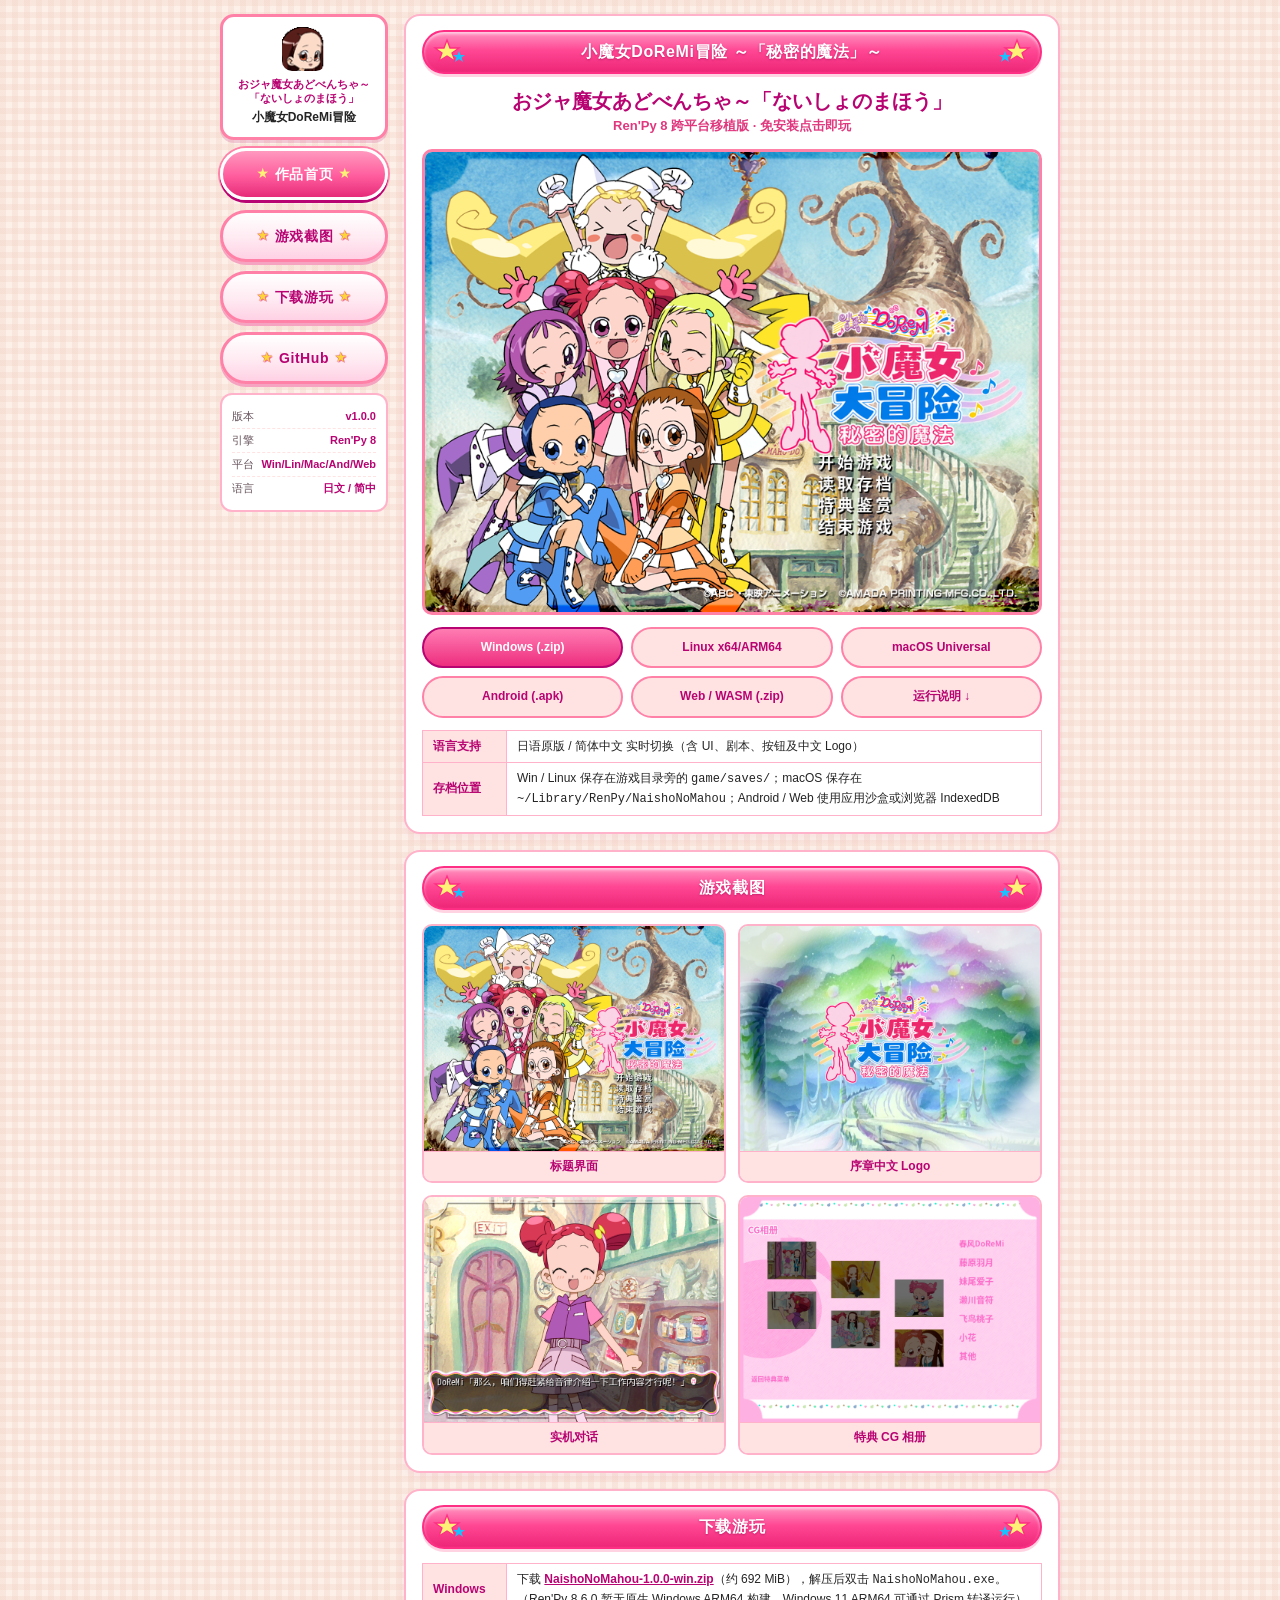
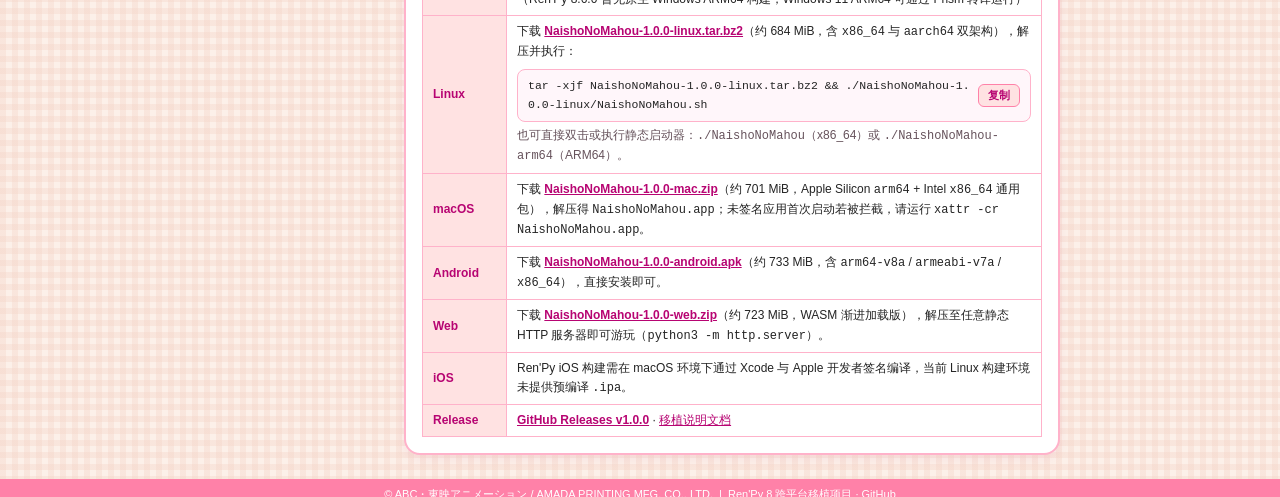
==== commit 4d75682a: "build: add Linux ARM64, macOS Universal, Android APK, and Web distributions" ====
--- a/docs/index.html
+++ b/docs/index.html
@@ -261,8 +261,8 @@
 
     .quick-dl {
       display: grid;
-      grid-template-columns: repeat(2, 1fr);
-      gap: 10px;
+      grid-template-columns: repeat(3, 1fr);
+      gap: 8px;
       margin-top: 12px;
     }
 
@@ -270,11 +270,12 @@
       display: flex;
       align-items: center;
       justify-content: center;
-      gap: 8px;
-      padding: 10px 14px;
+      gap: 6px;
+      padding: 9px 10px;
       border-radius: 999px;
       font-weight: 800;
-      font-size: 13px;
+      font-size: 12px;
+      text-align: center;
       border: 2px solid var(--colF);
       transition: transform 0.12s ease, filter 0.12s ease;
     }
@@ -290,7 +291,8 @@
       border-color: var(--colB);
     }
 
-    .dl-lin {
+    .dl-lin,
+    .dl-alt {
       background: var(--colL);
       color: var(--colB);
     }
@@ -546,7 +548,7 @@
       <div class="side-meta">
         <div><span>版本</span><strong>v1.0.0</strong></div>
         <div><span>引擎</span><strong>Ren'Py 8</strong></div>
-        <div><span>平台</span><strong>Win / Linux</strong></div>
+        <div><span>平台</span><strong>Win/Lin/Mac/And/Web</strong></div>
         <div><span>语言</span><strong>日文 / 简中</strong></div>
       </div>
     </aside>
@@ -574,10 +576,22 @@
 
         <div class="quick-dl">
           <a class="dl-pill dl-win" href="https://github.com/dibin666/NaishoNoMahou-renpy/releases/download/v1.0.0/NaishoNoMahou-1.0.0-win.zip">
-            Windows 下载 (.zip)
+            Windows (.zip)
           </a>
           <a class="dl-pill dl-lin" href="https://github.com/dibin666/NaishoNoMahou-renpy/releases/download/v1.0.0/NaishoNoMahou-1.0.0-linux.tar.bz2">
-            Linux 下载 (.tar.bz2)
+            Linux x64/ARM64
+          </a>
+          <a class="dl-pill dl-alt" href="https://github.com/dibin666/NaishoNoMahou-renpy/releases/download/v1.0.0/NaishoNoMahou-1.0.0-mac.zip">
+            macOS Universal
+          </a>
+          <a class="dl-pill dl-alt" href="https://github.com/dibin666/NaishoNoMahou-renpy/releases/download/v1.0.0/NaishoNoMahou-1.0.0-android.apk">
+            Android (.apk)
+          </a>
+          <a class="dl-pill dl-alt" href="https://github.com/dibin666/NaishoNoMahou-renpy/releases/download/v1.0.0/NaishoNoMahou-1.0.0-web.zip">
+            Web / WASM (.zip)
+          </a>
+          <a class="dl-pill dl-alt" href="#download">
+            运行说明 ↓
           </a>
         </div>
 
@@ -588,7 +602,7 @@
           </tr>
           <tr>
             <th>存档位置</th>
-            <td>默认保存在游戏目录旁的 <code>game/saves/</code></td>
+            <td>Win / Linux 保存在游戏目录旁的 <code>game/saves/</code>；macOS 保存在 <code>~/Library/RenPy/NaishoNoMahou</code>；Android / Web 使用应用沙盒或浏览器 IndexedDB</td>
           </tr>
         </table>
       </section>
@@ -639,17 +653,42 @@
           <tr>
             <th>Windows</th>
             <td>
-              下载 <a href="https://github.com/dibin666/NaishoNoMahou-renpy/releases/download/v1.0.0/NaishoNoMahou-1.0.0-win.zip" style="color:var(--colB);font-weight:700;text-decoration:underline;">NaishoNoMahou-1.0.0-win.zip</a>（约 692 MiB），解压后双击 <code>NaishoNoMahou.exe</code>。
+              下载 <a href="https://github.com/dibin666/NaishoNoMahou-renpy/releases/download/v1.0.0/NaishoNoMahou-1.0.0-win.zip" style="color:var(--colB);font-weight:700;text-decoration:underline;">NaishoNoMahou-1.0.0-win.zip</a>（约 692 MiB），解压后双击 <code>NaishoNoMahou.exe</code>。（Ren'Py 8.6.0 暂无原生 Windows ARM64 构建，Windows 11 ARM64 可通过 Prism 转译运行）
             </td>
           </tr>
           <tr>
             <th>Linux</th>
             <td>
-              下载 <a href="https://github.com/dibin666/NaishoNoMahou-renpy/releases/download/v1.0.0/NaishoNoMahou-1.0.0-linux.tar.bz2" style="color:var(--colB);font-weight:700;text-decoration:underline;">NaishoNoMahou-1.0.0-linux.tar.bz2</a>（约 671 MiB），解压并执行：
+              下载 <a href="https://github.com/dibin666/NaishoNoMahou-renpy/releases/download/v1.0.0/NaishoNoMahou-1.0.0-linux.tar.bz2" style="color:var(--colB);font-weight:700;text-decoration:underline;">NaishoNoMahou-1.0.0-linux.tar.bz2</a>（约 684 MiB，含 <code>x86_64</code> 与 <code>aarch64</code> 双架构），解压并执行：
               <div class="run-cmd">
-                <code id="linuxCmd">tar -xjf NaishoNoMahou-1.0.0-linux.tar.bz2 && ./NaishoNoMahou-1.0.0-linux/NaishoNoMahou</code>
+                <code id="linuxCmd">tar -xjf NaishoNoMahou-1.0.0-linux.tar.bz2 && ./NaishoNoMahou-1.0.0-linux/NaishoNoMahou.sh</code>
                 <button class="copy-btn" id="copyBtn" type="button">复制</button>
               </div>
+              <div style="margin-top:4px;color:var(--muted);">也可直接双击或执行静态启动器：<code>./NaishoNoMahou</code>（x86_64）或 <code>./NaishoNoMahou-arm64</code>（ARM64）。</div>
+            </td>
+          </tr>
+          <tr>
+            <th>macOS</th>
+            <td>
+              下载 <a href="https://github.com/dibin666/NaishoNoMahou-renpy/releases/download/v1.0.0/NaishoNoMahou-1.0.0-mac.zip" style="color:var(--colB);font-weight:700;text-decoration:underline;">NaishoNoMahou-1.0.0-mac.zip</a>（约 701 MiB，Apple Silicon <code>arm64</code> + Intel <code>x86_64</code> 通用包），解压得 <code>NaishoNoMahou.app</code>；未签名应用首次启动若被拦截，请运行 <code>xattr -cr NaishoNoMahou.app</code>。
+            </td>
+          </tr>
+          <tr>
+            <th>Android</th>
+            <td>
+              下载 <a href="https://github.com/dibin666/NaishoNoMahou-renpy/releases/download/v1.0.0/NaishoNoMahou-1.0.0-android.apk" style="color:var(--colB);font-weight:700;text-decoration:underline;">NaishoNoMahou-1.0.0-android.apk</a>（约 733 MiB，含 <code>arm64-v8a</code> / <code>armeabi-v7a</code> / <code>x86_64</code>），直接安装即可。
+            </td>
+          </tr>
+          <tr>
+            <th>Web</th>
+            <td>
+              下载 <a href="https://github.com/dibin666/NaishoNoMahou-renpy/releases/download/v1.0.0/NaishoNoMahou-1.0.0-web.zip" style="color:var(--colB);font-weight:700;text-decoration:underline;">NaishoNoMahou-1.0.0-web.zip</a>（约 723 MiB，WASM 渐进加载版），解压至任意静态 HTTP 服务器即可游玩（<code>python3 -m http.server</code>）。
+            </td>
+          </tr>
+          <tr>
+            <th>iOS</th>
+            <td>
+              Ren'Py iOS 构建需在 macOS 环境下通过 Xcode 与 Apple 开发者签名编译，当前 Linux 构建环境未提供预编译 <code>.ipa</code>。
             </td>
           </tr>
           <tr>
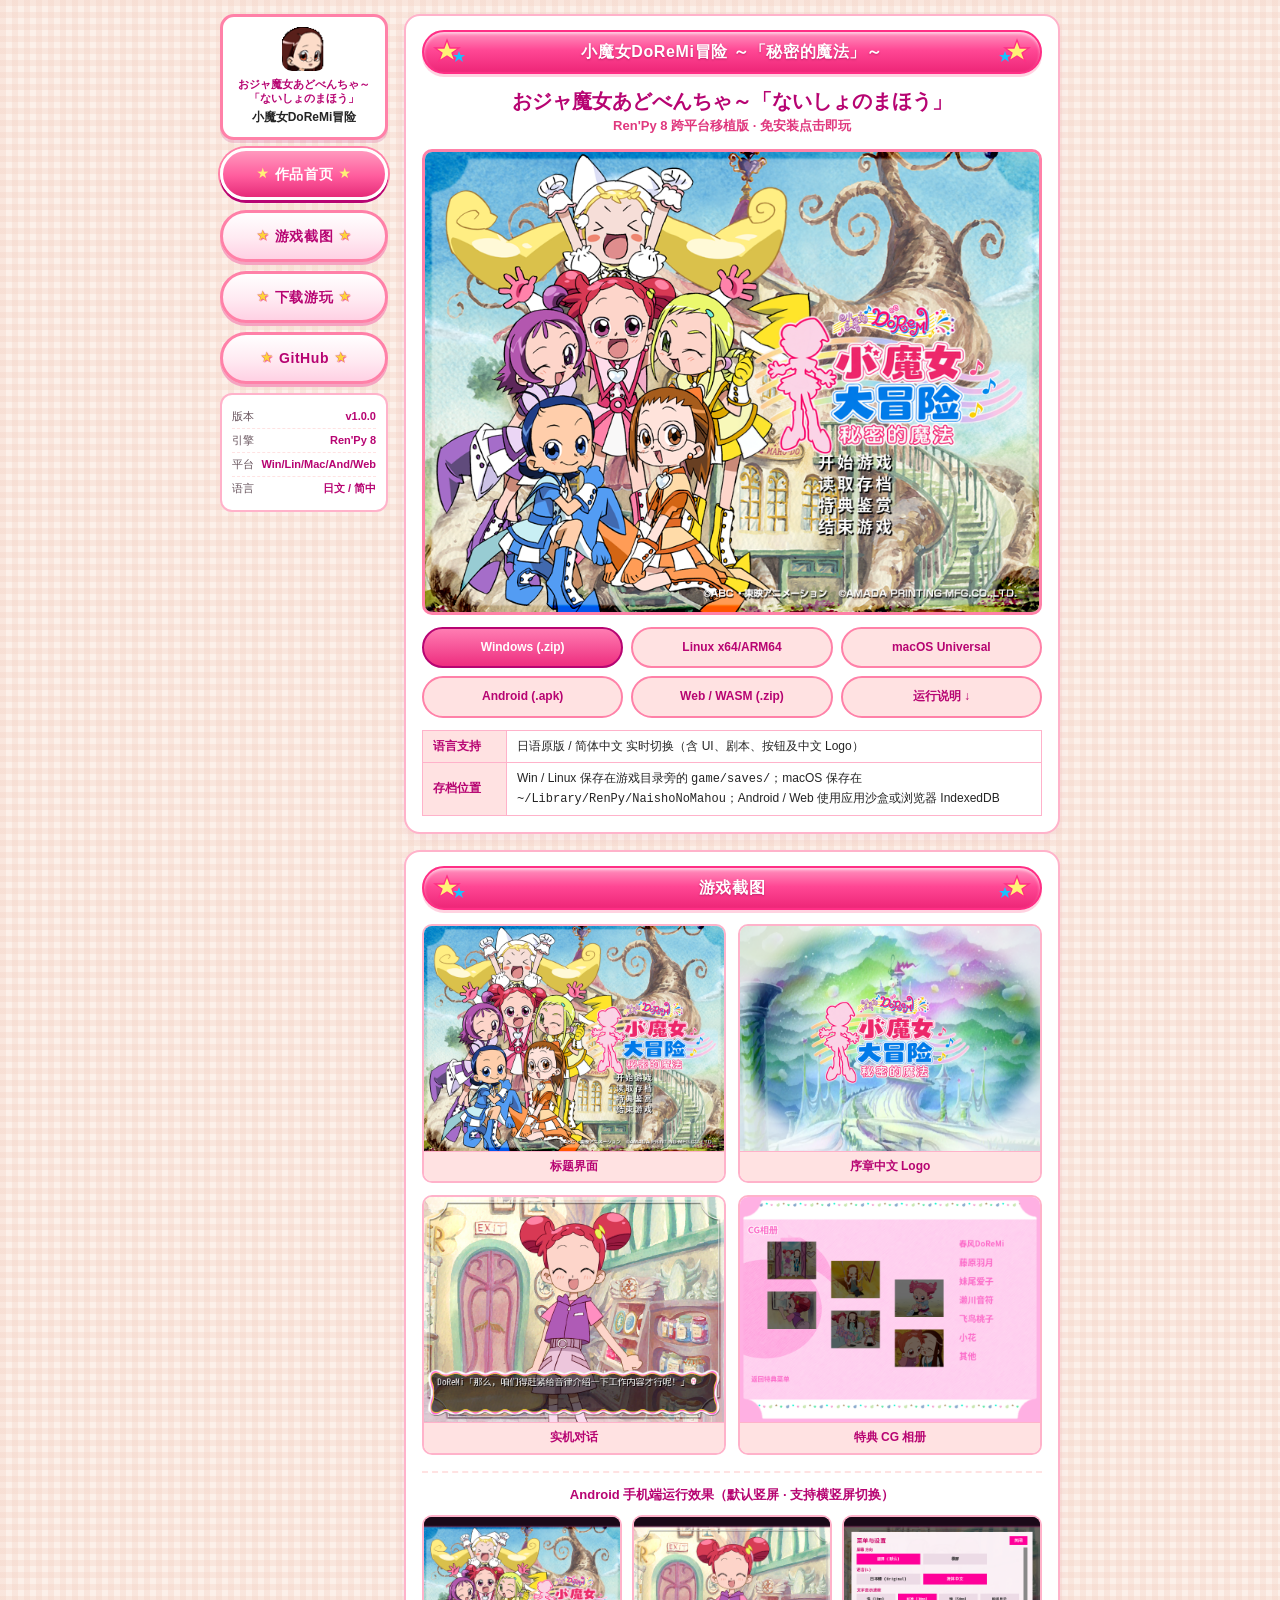
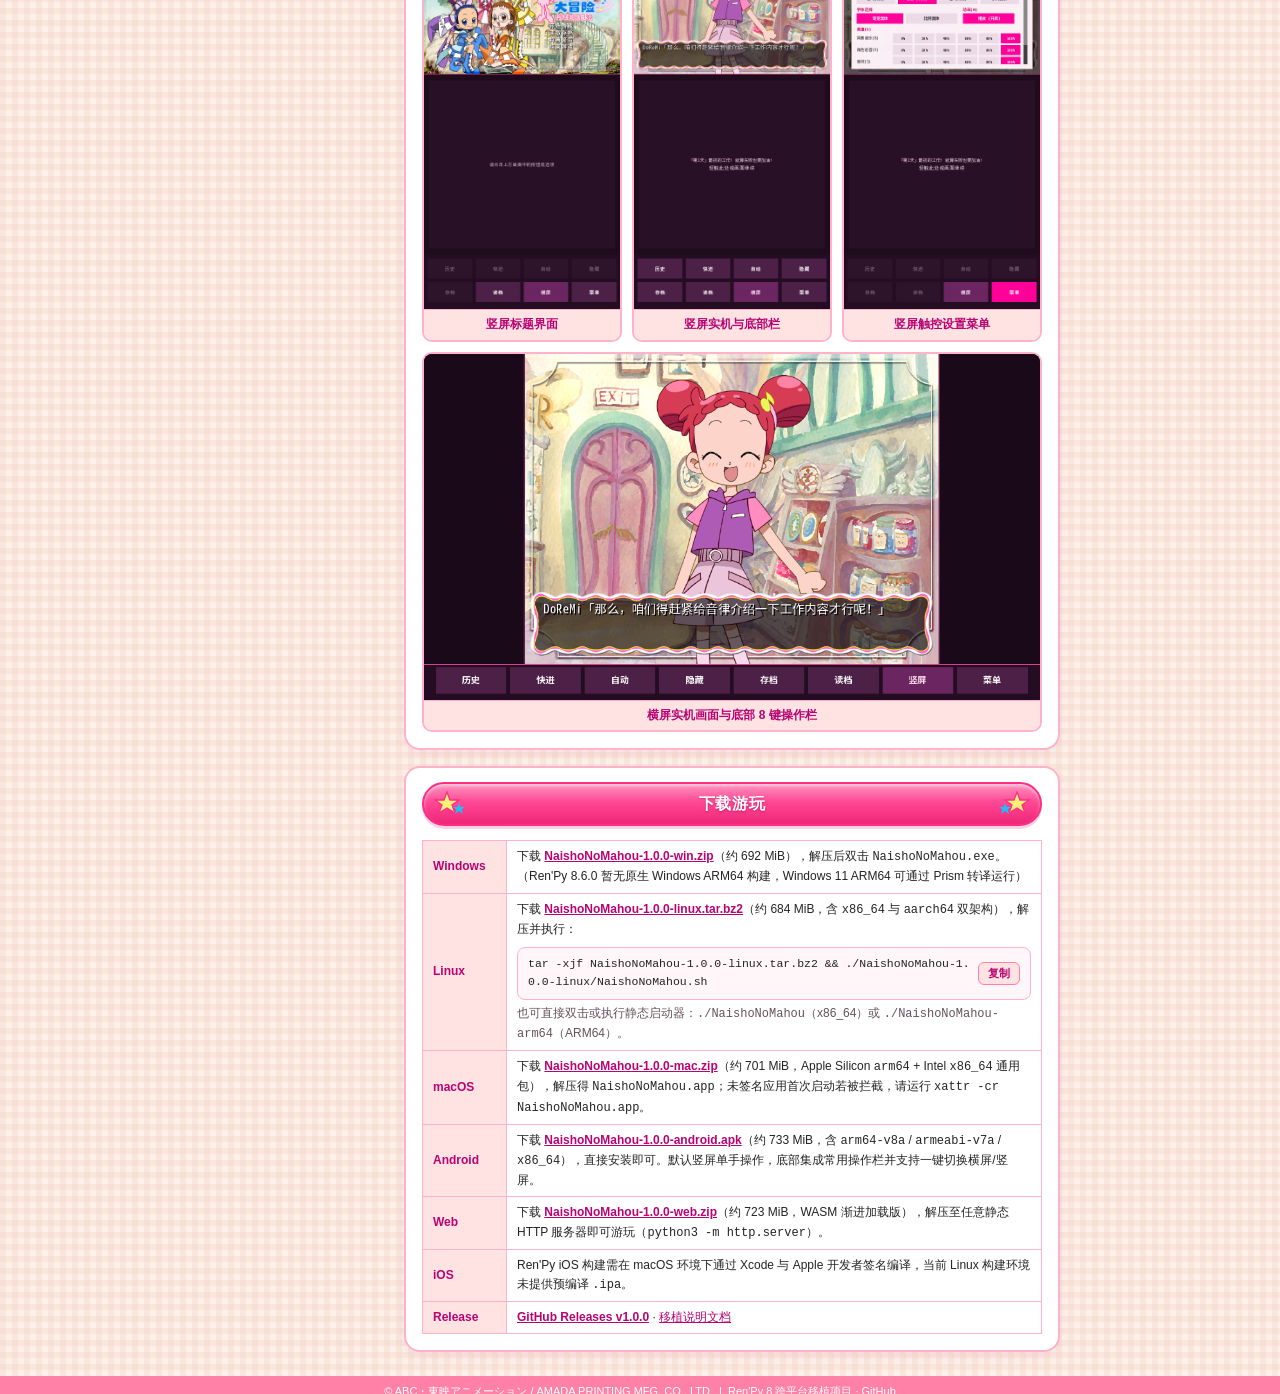
==== commit aec25d6a: "feat(android): add portrait-default layout, orientation toggle, bottom control bar, and mobile showc" ====
--- a/docs/index.html
+++ b/docs/index.html
@@ -354,6 +354,42 @@
       object-fit: cover;
     }
 
+    .mobile-shots-sub {
+      margin-top: 16px;
+      padding-top: 12px;
+      border-top: 2px dashed var(--colL);
+    }
+
+    .mobile-shots-title {
+      font-size: 13px;
+      font-weight: 800;
+      color: var(--colB);
+      text-align: center;
+      margin-bottom: 10px;
+    }
+
+    .mobile-portrait-grid {
+      display: grid;
+      grid-template-columns: repeat(3, 1fr);
+      gap: 10px;
+    }
+
+    .shot-item.portrait img {
+      aspect-ratio: 1 / 2;
+      object-fit: contain;
+      background: #1a0918;
+    }
+
+    .mobile-landscape-wrap {
+      margin-top: 10px;
+    }
+
+    .shot-item.landscape-wide img {
+      aspect-ratio: 16 / 9;
+      object-fit: contain;
+      background: #1a0918;
+    }
+
     .shot-cap {
       padding: 5px 8px;
       background: var(--colL);
@@ -525,6 +561,9 @@
       .quick-dl,
       .shot-grid {
         grid-template-columns: 1fr;
+      }
+      .mobile-portrait-grid {
+        grid-template-columns: repeat(2, 1fr);
       }
       .lb-prev { left: 8px; }
       .lb-next { right: 8px; }
@@ -634,6 +673,30 @@
           <div class="shot-item" data-index="3">
             <img src="screenshots/04_cg_gallery_zh.png" alt="CG 相册" loading="lazy">
             <div class="shot-cap">特典 CG 相册</div>
+          </div>
+        </div>
+
+        <div class="mobile-shots-sub">
+          <div class="mobile-shots-title">Android 手机端运行效果（默认竖屏 · 支持横竖屏切换）</div>
+          <div class="mobile-portrait-grid">
+            <div class="shot-item portrait" data-index="4">
+              <img src="screenshots/05_android_portrait_title.png" alt="安卓竖屏标题界面" loading="lazy">
+              <div class="shot-cap">竖屏标题界面</div>
+            </div>
+            <div class="shot-item portrait" data-index="5">
+              <img src="screenshots/06_android_portrait_game.png" alt="安卓竖屏实机对话" loading="lazy">
+              <div class="shot-cap">竖屏实机与底部栏</div>
+            </div>
+            <div class="shot-item portrait" data-index="6">
+              <img src="screenshots/07_android_portrait_menu.png" alt="安卓竖屏设置菜单" loading="lazy">
+              <div class="shot-cap">竖屏触控设置菜单</div>
+            </div>
+          </div>
+          <div class="mobile-landscape-wrap">
+            <div class="shot-item landscape-wide" data-index="7">
+              <img src="screenshots/08_android_landscape_game.png" alt="安卓横屏实机对话" loading="lazy">
+              <div class="shot-cap">横屏实机画面与底部 8 键操作栏</div>
+            </div>
           </div>
         </div>
       </section>
@@ -676,7 +739,7 @@
           <tr>
             <th>Android</th>
             <td>
-              下载 <a href="https://github.com/dibin666/NaishoNoMahou-renpy/releases/download/v1.0.0/NaishoNoMahou-1.0.0-android.apk" style="color:var(--colB);font-weight:700;text-decoration:underline;">NaishoNoMahou-1.0.0-android.apk</a>（约 733 MiB，含 <code>arm64-v8a</code> / <code>armeabi-v7a</code> / <code>x86_64</code>），直接安装即可。
+              下载 <a href="https://github.com/dibin666/NaishoNoMahou-renpy/releases/download/v1.0.0/NaishoNoMahou-1.0.0-android.apk" style="color:var(--colB);font-weight:700;text-decoration:underline;">NaishoNoMahou-1.0.0-android.apk</a>（约 733 MiB，含 <code>arm64-v8a</code> / <code>armeabi-v7a</code> / <code>x86_64</code>），直接安装即可。默认竖屏单手操作，底部集成常用操作栏并支持一键切换横屏/竖屏。
             </td>
           </tr>
           <tr>
@@ -722,7 +785,11 @@
         { src: "screenshots/01_title_zh.png", caption: "标题界面" },
         { src: "screenshots/02_prologue_logo_zh.png", caption: "序章中文 Logo" },
         { src: "screenshots/03_dialogue_zh.png", caption: "实机对话" },
-        { src: "screenshots/04_cg_gallery_zh.png", caption: "特典 CG 相册" }
+        { src: "screenshots/04_cg_gallery_zh.png", caption: "特典 CG 相册" },
+        { src: "screenshots/05_android_portrait_title.png", caption: "Android 竖屏标题界面" },
+        { src: "screenshots/06_android_portrait_game.png", caption: "Android 竖屏实机与底部操作栏" },
+        { src: "screenshots/07_android_portrait_menu.png", caption: "Android 竖屏触控设置菜单" },
+        { src: "screenshots/08_android_landscape_game.png", caption: "Android 横屏实机与底部 8 键操作栏" }
       ];
       let idx = 0;
       const lb = document.getElementById("lightbox");
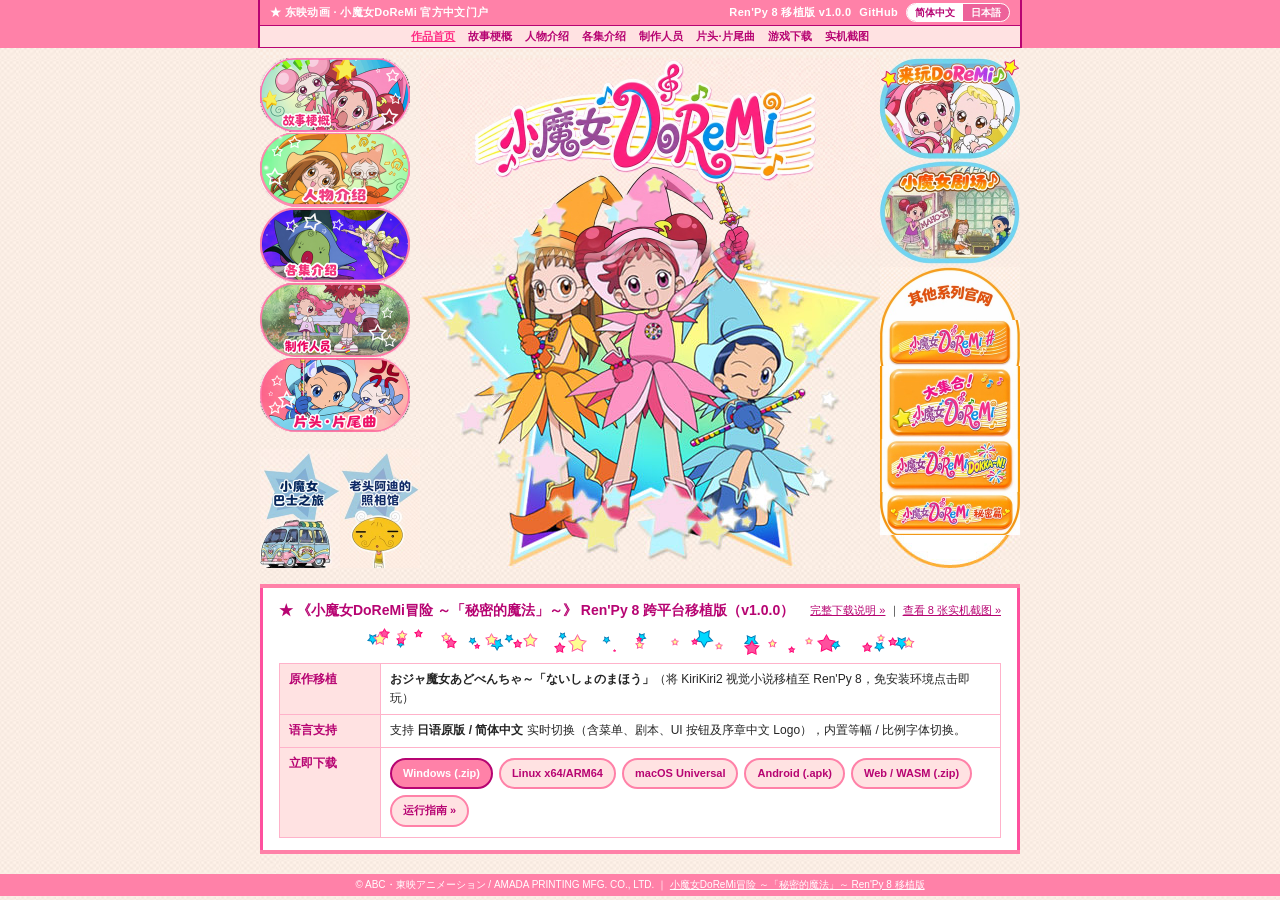
==== commit 939c2919: "feat(webui): rebuild official toei-anim doremi portal with bilingual zh/jp support and gpt-image loc" ====
--- a/docs/index.html
+++ b/docs/index.html
@@ -3,846 +3,171 @@
 <head>
   <meta charset="UTF-8">
   <meta name="viewport" content="width=device-width, initial-scale=1.0">
-  <title>小魔女DoReMi冒险 ～「秘密的魔法」～ | おジャ魔女あどべんちゃ～「ないしょのまほう」</title>
-  <meta name="description" content="おジャ魔女あどべんちゃ～「ないしょのまほう」/ 小魔女DoReMi冒险 ～「秘密的魔法」～ Ren'Py 8 跨平台移植版">
+  <title>小魔女DoReMi 官方网站（中文镜像） · おジャ魔女あどべんちゃ～「ないしょのまほう」</title>
   <link rel="icon" type="image/png" href="favicon.png">
-  <style>
-    /* Colors synced to https://www.toei-anim.co.jp/tv/doremi/ */
-    :root {
-      --colF: #FF81A8;
-      --colL: #FFE2E2;
-      --colB: #B70472;
-      --colA: #FFB2CA;
-      --pink-bar-top: #FF78AE;
-      --pink-bar-mid: #FF3E8C;
-      --pink-bar-bot: #E92574;
-      --text: #242424;
-      --muted: #66525B;
-      --star-yellow: #FFF176;
-      --star-blue: #19C2FF;
-    }
-
-    * {
-      box-sizing: border-box;
-      margin: 0;
-      padding: 0;
-    }
-
-    html {
-      scroll-behavior: smooth;
-    }
-
-    body {
-      font-family: "Hiragino Kaku Gothic ProN", "Yu Gothic UI", "Microsoft YaHei", "PingFang SC", "Noto Sans SC", sans-serif;
-      color: var(--text);
-      font-size: 13px;
-      line-height: 1.6;
-      min-height: 100vh;
-      display: flex;
-      flex-direction: column;
-      /* Recreates classic 20x20 warm peach gingham background tile (back.jpg) */
-      background-color: #FCF0E9;
-      background-image:
-        linear-gradient(90deg, rgba(244, 212, 198, 0.36) 50%, transparent 50%),
-        linear-gradient(rgba(244, 212, 198, 0.36) 50%, transparent 50%);
-      background-size: 12px 12px;
-    }
-
-    a {
-      color: inherit;
-      text-decoration: none;
-    }
-
-    /* Classic centered 820px Toei Portal Frame */
-    .portal-wrap {
-      width: min(840px, calc(100% - 20px));
-      margin: 14px auto 24px;
-      flex: 1;
-      display: grid;
-      grid-template-columns: 168px minmax(0, 1fr);
-      gap: 16px;
-      align-items: start;
-    }
-
-    /* Left Sidebar Navigation (inspired by menu01..05.gif capsules) */
-    .sidebar {
-      display: flex;
-      flex-direction: column;
-      gap: 9px;
-      position: sticky;
-      top: 14px;
-    }
-
-    .logo-tile {
-      background: #FFFFFF;
-      border: 3px solid var(--colF);
-      border-radius: 14px;
-      padding: 10px 8px;
-      text-align: center;
-      box-shadow: 0 3px 0 rgba(183, 4, 114, 0.16);
-    }
-
-    .logo-tile img {
-      width: 44px;
-      height: 44px;
-      border-radius: 10px;
-      display: block;
-      margin: 0 auto 6px;
-    }
-
-    .logo-tile .s-jp {
-      display: block;
-      font-size: 11px;
-      font-weight: 700;
-      color: var(--colB);
-      line-height: 1.3;
-    }
-
-    .logo-tile .s-cn {
-      display: block;
-      font-size: 12px;
-      font-weight: 800;
-      color: var(--text);
-      margin-top: 2px;
-    }
-
-    .menu-btn {
-      position: relative;
-      display: flex;
-      align-items: center;
-      justify-content: center;
-      gap: 6px;
-      height: 52px;
-      padding: 0 12px;
-      border-radius: 999px;
-      border: 3px solid var(--colF);
-      background: linear-gradient(180deg, #FFFFFF 0%, #FFEAF2 55%, #FFD1E4 100%);
-      color: var(--colB);
-      font-weight: 800;
-      font-size: 14px;
-      letter-spacing: 0.04em;
-      box-shadow: 0 3px 0 #F5A3C1;
-      transition: transform 0.12s ease, background 0.12s ease, color 0.12s ease, border-color 0.12s ease;
-    }
-
-    .menu-btn::before,
-    .menu-btn::after {
-      content: "★";
-      font-size: 11px;
-      color: #FFD43B;
-      text-shadow: 0 0 1px var(--colB), 1px 1px 0 var(--colF);
-    }
-
-    .menu-btn:hover,
-    .menu-btn.active {
-      background: linear-gradient(180deg, #FF99BE 0%, #FF5C9D 55%, #E62C79 100%);
-      border-color: #FFFFFF;
-      color: #FFFFFF;
-      box-shadow: 0 3px 0 var(--colB), 0 0 0 2px var(--colF);
-      transform: translateY(-1px);
-    }
-
-    .menu-btn:hover::before,
-    .menu-btn:hover::after,
-    .menu-btn.active::before,
-    .menu-btn.active::after {
-      color: var(--star-yellow);
-      text-shadow: none;
-    }
-
-    .side-meta {
-      background: #FFFFFF;
-      border: 2px solid var(--colA);
-      border-radius: 12px;
-      padding: 10px;
-      font-size: 11px;
-      color: var(--muted);
-      line-height: 1.55;
-    }
-
-    .side-meta div {
-      display: flex;
-      justify-content: space-between;
-      border-bottom: 1px dashed var(--colL);
-      padding: 3px 0;
-    }
-
-    .side-meta div:last-child {
-      border-bottom: none;
-    }
-
-    .side-meta strong {
-      color: var(--colB);
-    }
-
-    /* Right White Content Area */
-    .main-col {
-      display: flex;
-      flex-direction: column;
-      gap: 16px;
-      min-width: 0;
-    }
-
-    .panel {
-      background: #FFFFFF;
-      border: 2px solid var(--colA);
-      border-radius: 16px;
-      padding: 14px 16px 16px;
-      box-shadow: 0 4px 12px rgba(183, 4, 114, 0.06);
-    }
-
-    /* Glossy Star Capsule Header (inspired by arasuji_title.gif) */
-    .star-bar {
-      position: relative;
-      display: flex;
-      align-items: center;
-      justify-content: center;
-      min-height: 44px;
-      padding: 6px 46px;
-      margin-bottom: 14px;
-      border-radius: 999px;
-      background: linear-gradient(180deg, #FF93BF 0%, #FF4794 46%, #EE2678 100%);
-      border: 2px solid #FF2E85;
-      box-shadow: inset 0 2px 3px rgba(255, 255, 255, 0.55), 0 3px 0 rgba(255, 129, 168, 0.35);
-      color: #FFFFFF;
-      font-size: 16px;
-      font-weight: 800;
-      letter-spacing: 0.04em;
-      text-shadow: 0 1px 2px rgba(145, 0, 74, 0.45);
-    }
-
-    .star-bar .stars-left,
-    .star-bar .stars-right {
-      position: absolute;
-      top: 50%;
-      transform: translateY(-50%);
-      display: flex;
-      align-items: center;
-      pointer-events: none;
-    }
-
-    .star-bar .stars-left { left: 8px; }
-    .star-bar .stars-right { right: 8px; }
-
-    /* Hero Main Visual */
-    .hero-head {
-      text-align: center;
-      margin-bottom: 12px;
-    }
-
-    .hero-head h1 {
-      font-size: 20px;
-      font-weight: 800;
-      color: var(--colB);
-      line-height: 1.3;
-    }
-
-    .hero-head .jp-name {
-      font-size: 13px;
-      font-weight: 700;
-      color: #E0387E;
-      margin-top: 2px;
-    }
-
-    .hero-stage {
-      border: 3px solid var(--colF);
-      border-radius: 10px;
-      overflow: hidden;
-      background: var(--colL);
-      cursor: zoom-in;
-    }
-
-    .hero-stage img {
-      display: block;
-      width: 100%;
-      aspect-ratio: 4 / 3;
-      object-fit: cover;
-    }
-
-    .quick-dl {
-      display: grid;
-      grid-template-columns: repeat(3, 1fr);
-      gap: 8px;
-      margin-top: 12px;
-    }
-
-    .dl-pill {
-      display: flex;
-      align-items: center;
-      justify-content: center;
-      gap: 6px;
-      padding: 9px 10px;
-      border-radius: 999px;
-      font-weight: 800;
-      font-size: 12px;
-      text-align: center;
-      border: 2px solid var(--colF);
-      transition: transform 0.12s ease, filter 0.12s ease;
-    }
-
-    .dl-pill:hover {
-      transform: translateY(-1px);
-      filter: brightness(1.03);
-    }
-
-    .dl-win {
-      background: linear-gradient(180deg, #FF7CB2 0%, #EE2E7F 100%);
-      color: #FFFFFF;
-      border-color: var(--colB);
-    }
-
-    .dl-lin,
-    .dl-alt {
-      background: var(--colL);
-      color: var(--colB);
-    }
-
-    /* Info Table (authentic .colL / .colA Toei table feel) */
-    table.spec {
-      width: 100%;
-      table-layout: fixed;
-      border-collapse: collapse;
-      margin-top: 12px;
-      font-size: 12px;
-    }
-
-    table.spec th,
-    table.spec td {
-      border: 1px solid var(--colA);
-      padding: 6px 10px;
-      text-align: left;
-      overflow-wrap: anywhere;
-    }
-
-    table.spec th {
-      width: 84px;
-      background: var(--colL);
-      color: var(--colB);
-      font-weight: 700;
-      white-space: nowrap;
-    }
-
-    table.spec td {
-      background: #FFFFFF;
-    }
-
-    /* Screenshots 2x2 */
-    .shot-grid {
-      display: grid;
-      grid-template-columns: repeat(2, 1fr);
-      gap: 12px;
-    }
-
-    .shot-item {
-      border: 2px solid var(--colA);
-      border-radius: 10px;
-      overflow: hidden;
-      background: #FFF8FB;
-      cursor: zoom-in;
-      transition: border-color 0.14s ease, transform 0.14s ease;
-    }
-
-    .shot-item:hover {
-      border-color: var(--colF);
-      transform: translateY(-2px);
-    }
-
-    .shot-item img {
-      display: block;
-      width: 100%;
-      aspect-ratio: 4 / 3;
-      object-fit: cover;
-    }
-
-    .mobile-shots-sub {
-      margin-top: 16px;
-      padding-top: 12px;
-      border-top: 2px dashed var(--colL);
-    }
-
-    .mobile-shots-title {
-      font-size: 13px;
-      font-weight: 800;
-      color: var(--colB);
-      text-align: center;
-      margin-bottom: 10px;
-    }
-
-    .mobile-portrait-grid {
-      display: grid;
-      grid-template-columns: repeat(3, 1fr);
-      gap: 10px;
-    }
-
-    .shot-item.portrait img {
-      aspect-ratio: 1 / 2;
-      object-fit: contain;
-      background: #1a0918;
-    }
-
-    .mobile-landscape-wrap {
-      margin-top: 10px;
-    }
-
-    .shot-item.landscape-wide img {
-      aspect-ratio: 16 / 9;
-      object-fit: contain;
-      background: #1a0918;
-    }
-
-    .shot-cap {
-      padding: 5px 8px;
-      background: var(--colL);
-      color: var(--colB);
-      font-size: 12px;
-      font-weight: 700;
-      text-align: center;
-      border-top: 1px solid var(--colA);
-    }
-
-    /* Download & Run Box */
-    .run-cmd {
-      margin-top: 8px;
-      background: #FFF6FA;
-      border: 1px solid var(--colA);
-      border-radius: 8px;
-      padding: 7px 10px;
-      display: flex;
-      align-items: center;
-      justify-content: space-between;
-      gap: 8px;
-      font-family: ui-monospace, SFMono-Regular, Menlo, Consolas, monospace;
-      font-size: 11.5px;
-      color: var(--text);
-      max-width: 100%;
-      overflow-x: auto;
-    }
-
-    .run-cmd code {
-      min-width: 0;
-      word-break: break-all;
-    }
-
-    .copy-btn {
-      flex-shrink: 0;
-      border: 1px solid var(--colF);
-      background: var(--colL);
-      color: var(--colB);
-      border-radius: 6px;
-      padding: 3px 9px;
-      font-size: 11px;
-      font-weight: 700;
-      cursor: pointer;
-    }
-
-    .copy-btn:hover {
-      background: var(--colF);
-      color: #FFFFFF;
-    }
-
-    /* Classic Full-Width #FF81A8 Footer Bar */
-    .toei-footer {
-      background-color: var(--colF);
-      color: #FFFFFF;
-      text-align: center;
-      padding: 7px 12px;
-      font-size: 11px;
-      line-height: 1.5;
-    }
-
-    .toei-footer a {
-      color: #FFFFFF;
-      text-decoration: underline;
-    }
-
-    /* Lightbox */
-    .lightbox {
-      position: fixed;
-      inset: 0;
-      z-index: 200;
-      background: rgba(34, 8, 22, 0.84);
-      display: none;
-      align-items: center;
-      justify-content: center;
-      padding: 20px;
-    }
-
-    .lightbox.open {
-      display: flex;
-    }
-
-    .lb-box {
-      position: relative;
-      max-width: min(860px, 100%);
-      background: #FFFFFF;
-      border: 4px solid var(--colF);
-      border-radius: 14px;
-      padding: 10px;
-      text-align: center;
-    }
-
-    .lb-box img {
-      max-width: 100%;
-      max-height: 78vh;
-      display: block;
-      border-radius: 8px;
-    }
-
-    .lb-caption {
-      margin-top: 8px;
-      font-size: 13px;
-      font-weight: 700;
-      color: var(--colB);
-    }
-
-    .lb-nav {
-      position: absolute;
-      top: 50%;
-      transform: translateY(-50%);
-      width: 36px;
-      height: 36px;
-      border-radius: 50%;
-      border: 2px solid #FFFFFF;
-      background: var(--colF);
-      color: #FFFFFF;
-      font-size: 18px;
-      font-weight: 800;
-      cursor: pointer;
-    }
-
-    .lb-prev { left: -18px; }
-    .lb-next { right: -18px; }
-
-    .lb-close {
-      position: absolute;
-      top: -14px;
-      right: -14px;
-      width: 32px;
-      height: 32px;
-      border-radius: 50%;
-      border: 2px solid #FFFFFF;
-      background: var(--colB);
-      color: #FFFFFF;
-      font-size: 16px;
-      font-weight: 800;
-      cursor: pointer;
-    }
-
-    @media (max-width: 720px) {
-      .portal-wrap {
-        grid-template-columns: minmax(0, 1fr);
-        gap: 12px;
-      }
-      .sidebar {
-        position: static;
-        display: grid;
-        grid-template-columns: repeat(2, minmax(0, 1fr));
-        gap: 8px;
-      }
-      .logo-tile,
-      .side-meta {
-        grid-column: 1 / -1;
-      }
-      .menu-btn {
-        height: 42px;
-        font-size: 13px;
-      }
-      .star-bar {
-        font-size: 14px;
-        padding: 6px 40px;
-      }
-      .hero-head h1 {
-        font-size: 16px;
-      }
-      table.spec th {
-        width: 68px;
-        padding: 6px 8px;
-      }
-      .quick-dl,
-      .shot-grid {
-        grid-template-columns: 1fr;
-      }
-      .mobile-portrait-grid {
-        grid-template-columns: repeat(2, 1fr);
-      }
-      .lb-prev { left: 8px; }
-      .lb-next { right: 8px; }
-    }
-  </style>
+  <link rel="stylesheet" href="style.css" type="text/css">
+  <script src="common.js"></script>
 </head>
-<body>
-  <div class="portal-wrap">
-    <aside class="sidebar">
-      <div class="logo-tile">
-        <img src="favicon.png" alt="NaishoNoMahou">
-        <span class="s-jp">おジャ魔女あどべんちゃ～<br>「ないしょのまほう」</span>
-        <span class="s-cn">小魔女DoReMi冒险</span>
-      </div>
-
-      <a class="menu-btn active" href="#top">作品首页</a>
-      <a class="menu-btn" href="#shots">游戏截图</a>
-      <a class="menu-btn" href="#download">下载游玩</a>
-      <a class="menu-btn" href="https://github.com/dibin666/NaishoNoMahou-renpy" target="_blank" rel="noopener">GitHub</a>
-
-      <div class="side-meta">
-        <div><span>版本</span><strong>v1.0.0</strong></div>
-        <div><span>引擎</span><strong>Ren'Py 8</strong></div>
-        <div><span>平台</span><strong>Win/Lin/Mac/And/Web</strong></div>
-        <div><span>语言</span><strong>日文 / 简中</strong></div>
-      </div>
-    </aside>
-
-    <main class="main-col">
-      <section class="panel" id="top">
-        <div class="star-bar">
-          <span class="stars-left" aria-hidden="true">
-            <svg width="34" height="28" viewBox="0 0 34 28"><polygon points="15,2 18,10 27,10 20,15 23,23 15,18 7,23 10,15 3,10 12,10" fill="#FFF176" stroke="#FF2E85" stroke-width="1.3"/><polygon points="27,13 28.5,17 33,17 29.5,19.5 31,24 27,21 23,24 24.5,19.5 21,17 25.5,17" fill="#19C2FF"/></svg>
-          </span>
-          小魔女DoReMi冒险 ～「秘密的魔法」～
-          <span class="stars-right" aria-hidden="true">
-            <svg width="34" height="28" viewBox="0 0 34 28"><polygon points="19,2 22,10 31,10 24,15 27,23 19,18 11,23 14,15 7,10 16,10" fill="#FFF176" stroke="#FF2E85" stroke-width="1.3"/><polygon points="7,13 8.5,17 13,17 9.5,19.5 11,24 7,21 3,24 4.5,19.5 1,17 5.5,17" fill="#19C2FF"/></svg>
+<body bgcolor="#FFFFFF" text="#000000" leftmargin="0" topmargin="0" marginwidth="0" marginheight="0" background="img/back.jpg" data-title-zh="小魔女DoReMi 官方网站（中文镜像） · おジャ魔女あどべんちゃ～「ないしょのまほう」" data-title-jp="おジャ魔女どれみ 公式サイト · おジャ魔女あどべんちゃ～「ないしょのまほう」">
+<table class="toei-top-stripe" border="0" cellpadding="0" cellspacing="0" align="center">
+  <tr>
+    <td class="colF"><img src="img/spacer.gif" width="1" height="48" alt=""></td>
+    <td class="toei-top-nav" align="center">
+      <div class="toei-top-nav-inner">
+        <div class="toei-top-row-pink">
+          <span data-zh="★ 东映动画 · 小魔女DoReMi 官方中文门户" data-jp="★ 東映アニメーション · おジャ魔女どれみ 公式サイト">★ 东映动画 · 小魔女DoReMi 官方中文门户</span>
+          <span class="toei-top-right-tools">
+            <a href="game.html" data-zh="Ren'Py 8 移植版 v1.0.0" data-jp="Ren'Py 8 移植版 v1.0.0">Ren'Py 8 移植版 v1.0.0</a>
+            <a href="https://github.com/dibin666/NaishoNoMahou-renpy" target="_blank" rel="noopener">GitHub</a>
+            <span class="lang-switch" role="group" aria-label="Language Switch">
+              <button type="button" class="lang-btn active" data-set-lang="zh">简体中文</button>
+              <button type="button" class="lang-btn" data-set-lang="jp">日本語</button>
+            </span>
           </span>
         </div>
+        <div class="toei-top-row-light">
+          <a href="index.html" class="current" data-zh="作品首页" data-jp="トップページ">作品首页</a>
+          <a href="arasuji.html" data-zh="故事梗概" data-jp="あらすじ">故事梗概</a>
+          <a href="caracter.html" data-zh="人物介绍" data-jp="キャラクター紹介">人物介绍</a>
+          <a href="episode.html" data-zh="各集介绍" data-jp="各話紹介">各集介绍</a>
+          <a href="staff.html" data-zh="制作人员" data-jp="スタッフ">制作人员</a>
+          <a href="oped.html" data-zh="片头·片尾曲" data-jp="OP・ED">片头·片尾曲</a>
+          <a href="game.html" data-zh="游戏下载" data-jp="ゲームDL">游戏下载</a>
+          <a href="theater.html" data-zh="实机截图" data-jp="スクリーンショット">实机截图</a>
+        </div>
+      </div>
+    </td>
+    <td class="colF"><img src="img/spacer.gif" width="1" height="48" alt=""></td>
+  </tr>
+</table>
+<div class="toei-scroll-wrap">
+  <table width="760" border="0" cellspacing="0" cellpadding="0" align="center">
+    <tr>
+      <td background="img/back.gif" colspan="3" class="img-cell"><img src="img/back.gif" width="10" height="10" alt=""></td>
+    </tr>
+    <tr>
+      <td rowspan="2" background="img/back.jpg" valign="top" width="160" class="sidebar-cell">
+        <a href="arasuji.html"><img src="img/menu01_zh.png" data-zh="img/menu01_zh.png" data-jp="img/jp/menu01.gif" data-over-zh="img/menu01_over_zh.png" data-over-jp="img/jp/menu01_over.gif" width="150" height="74" alt="故事梗概" data-alt-zh="故事梗概" data-alt-jp="あらすじ"></a><br>
+        <img src="img/spacer.gif" width="1" height="1" alt=""><br>
+        <a href="caracter.html"><img src="img/menu02_zh.png" data-zh="img/menu02_zh.png" data-jp="img/jp/menu02.gif" data-over-zh="img/menu02_over_zh.png" data-over-jp="img/jp/menu02_over.gif" width="150" height="74" alt="人物介绍" data-alt-zh="人物介绍" data-alt-jp="キャラクター紹介"></a><br>
+        <img src="img/spacer.gif" width="1" height="1" alt=""><br>
+        <a href="episode.html"><img src="img/menu03_zh.png" data-zh="img/menu03_zh.png" data-jp="img/jp/menu03.gif" data-over-zh="img/menu03_over_zh.png" data-over-jp="img/jp/menu03_over.gif" width="150" height="74" alt="各集介绍" data-alt-zh="各集介绍" data-alt-jp="各話紹介"></a><br>
+        <img src="img/spacer.gif" width="1" height="1" alt=""><br>
+        <a href="staff.html"><img src="img/menu04_zh.png" data-zh="img/menu04_zh.png" data-jp="img/jp/menu04.gif" data-over-zh="img/menu04_over_zh.png" data-over-jp="img/jp/menu04_over.gif" width="150" height="74" alt="制作人员" data-alt-zh="制作人员" data-alt-jp="スタッフ"></a><br>
+        <img src="img/spacer.gif" width="1" height="1" alt=""><br>
+        <a href="oped.html"><img src="img/menu05_zh.png" data-zh="img/menu05_zh.png" data-jp="img/jp/menu05.gif" data-over-zh="img/menu05_over_zh.png" data-over-jp="img/jp/menu05_over.gif" width="150" height="74" alt="片头·片尾曲" data-alt-zh="片头·片尾曲" data-alt-jp="オープニング・エンディング"></a><br>
+      </td>
+      <td width="460" valign="top" class="img-cell"><img src="img/img_main01_zh.jpg" data-zh="img/img_main01_zh.jpg" data-jp="img/jp/img_main01.jpg" width="460" height="209" alt="小魔女DoReMi" data-alt-zh="小魔女DoReMi" data-alt-jp="おジャ魔女どれみ"></td>
+      <td width="140" valign="top" class="img-cell">
+        <a href="game.html"><img src="img/img_link_asonde_zh.jpg" data-zh="img/img_link_asonde_zh.jpg" data-jp="img/jp/img_link_asonde.jpg" data-over-zh="img/img_link_asonde2_zh.jpg" data-over-jp="img/jp/img_link_asonde2.jpg" width="140" height="102" alt="来玩DoReMi♪" data-alt-zh="来玩DoReMi♪" data-alt-jp="あそんでどれみ♪"></a><br>
+        <a href="theater.html"><img src="img/img_link_theater_zh.jpg" data-zh="img/img_link_theater_zh.jpg" data-jp="img/jp/img_link_theater.jpg" width="140" height="107" alt="小魔女剧场♪" data-alt-zh="小魔女剧场♪" data-alt-jp="おジャ魔女シアター♪"></a>
+      </td>
+    </tr>
+    <tr>
+      <td width="460" valign="top" class="img-cell"><img src="img/img_main02.jpg" width="460" height="182" alt="春风DoReMi、藤原羽月、妹尾爱子"></td>
+      <td rowspan="2" width="140" valign="top" class="img-cell">
+        <img src="img/img_link_hp_zh.jpg" data-zh="img/img_link_hp_zh.jpg" data-jp="img/jp/img_link_hp.jpg" width="140" height="53" alt="其他系列官网" data-alt-zh="其他系列官网" data-alt-jp="そのほかのシリーズHP"><br>
+        <a href="https://www.toei-anim.co.jp/tv/doremi_s/index.html" target="_blank" rel="noopener"><img src="img/img_link_hp1_zh.jpg" data-zh="img/img_link_hp1_zh.jpg" data-jp="img/jp/img_link_hp1.jpg" data-over-zh="img/img_link_hp1over_zh.jpg" data-over-jp="img/jp/img_link_hp1over.jpg" width="140" height="46" alt="小魔女DoReMi #"></a><br>
+        <a href="https://www.toei-anim.co.jp/tv/doremi_m/" target="_blank" rel="noopener"><img src="img/img_link_hp2_zh.jpg" data-zh="img/img_link_hp2_zh.jpg" data-jp="img/jp/img_link_hp2.jpg" data-over-zh="img/img_link_hp2over_zh.jpg" data-over-jp="img/jp/img_link_hp2over.jpg" width="140" height="73" alt="大集合！小魔女DoReMi"></a><br>
+        <a href="https://www.toei-anim.co.jp/tv/doremi_D/" target="_blank" rel="noopener"><img src="img/img_link_hp3_zh.jpg" data-zh="img/img_link_hp3_zh.jpg" data-jp="img/jp/img_link_hp3.jpg" data-over-zh="img/img_link_hp3over_zh.jpg" data-over-jp="img/jp/img_link_hp3over.jpg" width="140" height="53" alt="小魔女DoReMi DOKKA~N!"></a><br>
+        <a href="https://www.toei-anim.co.jp/tv/doremi_n/" target="_blank" rel="noopener"><img src="img/img_link_hp4_zh.jpg" data-zh="img/img_link_hp4_zh.jpg" data-jp="img/jp/img_link_hp4.jpg" data-over-zh="img/img_link_hp4over_zh.jpg" data-over-jp="img/jp/img_link_hp4over.jpg" width="140" height="43" alt="小魔女DoReMi 秘密篇"></a><br>
+        <img src="img/img_link_hp_.jpg" width="140" height="33" alt="">
+      </td>
+    </tr>
+    <tr>
+      <td width="160" valign="top" class="img-cell">
+        <a href="episode.html" data-title-zh="小魔女巴士之旅：查看全51话剧集" data-title-jp="おジャ魔女バスツアー：各話紹介へ" title="小魔女巴士之旅：查看全51话剧集"><img src="img/img_link_buss_zh.jpg" data-zh="img/img_link_buss_zh.jpg" data-jp="img/jp/img_link_buss.jpg" width="80" height="119" alt="小魔女巴士之旅"></a><a href="javascript:void(0)" onClick="openDoremiLightbox(0)" data-title-zh="老头阿迪的照相馆：查看游戏实机相册" data-title-jp="オヤジーデの写真館：ゲーム画面ギャラリー" title="老头阿迪的照相馆：查看游戏实机相册"><img src="img/img_link_oyaji_zh.jpg" data-zh="img/img_link_oyaji_zh.jpg" data-jp="img/jp/img_link_oyaji.jpg" data-over-zh="img/img_link_oyaji2_zh.jpg" data-over-jp="img/jp/img_link_oyaji2.jpg" width="80" height="119" alt="老头阿迪的照相馆"></a>
+      </td>
+      <td width="460" valign="top" class="img-cell"><img src="img/img_main03.jpg" width="460" height="119" alt=""></td>
+    </tr>
+    <tr>
+      <td background="img/back.jpg" colspan="3" class="img-cell"><img src="img/back.jpg" width="20" height="16" alt=""></td>
+    </tr>
+  </table>
 
-        <div class="hero-head">
-          <h1>おジャ魔女あどべんちゃ～「ないしょのまほう」</h1>
-          <div class="jp-name">Ren'Py 8 跨平台移植版 · 免安装点击即玩</div>
-        </div>
-
-        <div class="hero-stage" id="heroStage" title="点击放大">
-          <img src="screenshots/01_title_zh.png" alt="小魔女DoReMi冒险 标题画面">
-        </div>
-
-        <div class="quick-dl">
-          <a class="dl-pill dl-win" href="https://github.com/dibin666/NaishoNoMahou-renpy/releases/download/v1.0.0/NaishoNoMahou-1.0.0-win.zip">
-            Windows (.zip)
-          </a>
-          <a class="dl-pill dl-lin" href="https://github.com/dibin666/NaishoNoMahou-renpy/releases/download/v1.0.0/NaishoNoMahou-1.0.0-linux.tar.bz2">
-            Linux x64/ARM64
-          </a>
-          <a class="dl-pill dl-alt" href="https://github.com/dibin666/NaishoNoMahou-renpy/releases/download/v1.0.0/NaishoNoMahou-1.0.0-mac.zip">
-            macOS Universal
-          </a>
-          <a class="dl-pill dl-alt" href="https://github.com/dibin666/NaishoNoMahou-renpy/releases/download/v1.0.0/NaishoNoMahou-1.0.0-android.apk">
-            Android (.apk)
-          </a>
-          <a class="dl-pill dl-alt" href="https://github.com/dibin666/NaishoNoMahou-renpy/releases/download/v1.0.0/NaishoNoMahou-1.0.0-web.zip">
-            Web / WASM (.zip)
-          </a>
-          <a class="dl-pill dl-alt" href="#download">
-            运行说明 ↓
-          </a>
-        </div>
-
-        <table class="spec">
+  <table width="760" border="0" cellspacing="0" cellpadding="0" align="center">
+    <tr>
+      <td colspan="3" height="4" bgcolor="#FF81A8" class="img-cell"><img src="img/spacer.gif" width="1" height="4" alt=""></td>
+    </tr>
+    <tr>
+      <td width="3" bgcolor="#FE509E" class="img-cell"><img src="img/spacer.gif" width="3" height="1" alt=""></td>
+      <td bgcolor="#FFFFFF" width="754" style="padding: 12px 16px;">
+        <table width="100%" border="0" cellspacing="0" cellpadding="0">
           <tr>
-            <th>语言支持</th>
-            <td>日语原版 / 简体中文 实时切换（含 UI、剧本、按钮及中文 Logo）</td>
-          </tr>
-          <tr>
-            <th>存档位置</th>
-            <td>Win / Linux 保存在游戏目录旁的 <code>game/saves/</code>；macOS 保存在 <code>~/Library/RenPy/NaishoNoMahou</code>；Android / Web 使用应用沙盒或浏览器 IndexedDB</td>
-          </tr>
-        </table>
-      </section>
-
-      <section class="panel" id="shots">
-        <div class="star-bar">
-          <span class="stars-left" aria-hidden="true">
-            <svg width="34" height="28" viewBox="0 0 34 28"><polygon points="15,2 18,10 27,10 20,15 23,23 15,18 7,23 10,15 3,10 12,10" fill="#FFF176" stroke="#FF2E85" stroke-width="1.3"/><polygon points="27,13 28.5,17 33,17 29.5,19.5 31,24 27,21 23,24 24.5,19.5 21,17 25.5,17" fill="#19C2FF"/></svg>
-          </span>
-          游戏截图
-          <span class="stars-right" aria-hidden="true">
-            <svg width="34" height="28" viewBox="0 0 34 28"><polygon points="19,2 22,10 31,10 24,15 27,23 19,18 11,23 14,15 7,10 16,10" fill="#FFF176" stroke="#FF2E85" stroke-width="1.3"/><polygon points="7,13 8.5,17 13,17 9.5,19.5 11,24 7,21 3,24 4.5,19.5 1,17 5.5,17" fill="#19C2FF"/></svg>
-          </span>
-        </div>
-
-        <div class="shot-grid">
-          <div class="shot-item" data-index="0">
-            <img src="screenshots/01_title_zh.png" alt="标题画面" loading="lazy">
-            <div class="shot-cap">标题界面</div>
-          </div>
-          <div class="shot-item" data-index="1">
-            <img src="screenshots/02_prologue_logo_zh.png" alt="序章中文 Logo" loading="lazy">
-            <div class="shot-cap">序章中文 Logo</div>
-          </div>
-          <div class="shot-item" data-index="2">
-            <img src="screenshots/03_dialogue_zh.png" alt="实机对话" loading="lazy">
-            <div class="shot-cap">实机对话</div>
-          </div>
-          <div class="shot-item" data-index="3">
-            <img src="screenshots/04_cg_gallery_zh.png" alt="CG 相册" loading="lazy">
-            <div class="shot-cap">特典 CG 相册</div>
-          </div>
-        </div>
-
-        <div class="mobile-shots-sub">
-          <div class="mobile-shots-title">Android 手机端运行效果（默认竖屏 · 支持横竖屏切换）</div>
-          <div class="mobile-portrait-grid">
-            <div class="shot-item portrait" data-index="4">
-              <img src="screenshots/05_android_portrait_title.png" alt="安卓竖屏标题界面" loading="lazy">
-              <div class="shot-cap">竖屏标题界面</div>
-            </div>
-            <div class="shot-item portrait" data-index="5">
-              <img src="screenshots/06_android_portrait_game.png" alt="安卓竖屏实机对话" loading="lazy">
-              <div class="shot-cap">竖屏实机与底部栏</div>
-            </div>
-            <div class="shot-item portrait" data-index="6">
-              <img src="screenshots/07_android_portrait_menu.png" alt="安卓竖屏设置菜单" loading="lazy">
-              <div class="shot-cap">竖屏触控设置菜单</div>
-            </div>
-          </div>
-          <div class="mobile-landscape-wrap">
-            <div class="shot-item landscape-wide" data-index="7">
-              <img src="screenshots/08_android_landscape_game.png" alt="安卓横屏实机对话" loading="lazy">
-              <div class="shot-cap">横屏实机画面与底部 8 键操作栏</div>
-            </div>
-          </div>
-        </div>
-      </section>
-
-      <section class="panel" id="download">
-        <div class="star-bar">
-          <span class="stars-left" aria-hidden="true">
-            <svg width="34" height="28" viewBox="0 0 34 28"><polygon points="15,2 18,10 27,10 20,15 23,23 15,18 7,23 10,15 3,10 12,10" fill="#FFF176" stroke="#FF2E85" stroke-width="1.3"/><polygon points="27,13 28.5,17 33,17 29.5,19.5 31,24 27,21 23,24 24.5,19.5 21,17 25.5,17" fill="#19C2FF"/></svg>
-          </span>
-          下载游玩
-          <span class="stars-right" aria-hidden="true">
-            <svg width="34" height="28" viewBox="0 0 34 28"><polygon points="19,2 22,10 31,10 24,15 27,23 19,18 11,23 14,15 7,10 16,10" fill="#FFF176" stroke="#FF2E85" stroke-width="1.3"/><polygon points="7,13 8.5,17 13,17 9.5,19.5 11,24 7,21 3,24 4.5,19.5 1,17 5.5,17" fill="#19C2FF"/></svg>
-          </span>
-        </div>
-
-        <table class="spec" style="margin-top:0;">
-          <tr>
-            <th>Windows</th>
-            <td>
-              下载 <a href="https://github.com/dibin666/NaishoNoMahou-renpy/releases/download/v1.0.0/NaishoNoMahou-1.0.0-win.zip" style="color:var(--colB);font-weight:700;text-decoration:underline;">NaishoNoMahou-1.0.0-win.zip</a>（约 692 MiB），解压后双击 <code>NaishoNoMahou.exe</code>。（Ren'Py 8.6.0 暂无原生 Windows ARM64 构建，Windows 11 ARM64 可通过 Prism 转译运行）
+            <td class="font14" style="color:#B70472;" data-zh="★ 《小魔女DoReMi冒险 ～「秘密的魔法」～》 Ren'Py 8 跨平台移植版（v1.0.0）" data-jp="★ 『おジャ魔女あどべんちゃ～「ないしょのまほう」』 Ren'Py 8 マルチプラットフォーム移植版（v1.0.0）">
+              ★ 《小魔女DoReMi冒险 ～「秘密的魔法」～》 Ren'Py 8 跨平台移植版（v1.0.0）
+            </td>
+            <td align="right" class="font11">
+              <a href="game.html" data-zh="完整下载说明 &raquo;" data-jp="ダウンロード詳細 &raquo;">完整下载说明 &raquo;</a> ｜ <a href="theater.html" data-zh="查看 8 张实机截图 &raquo;" data-jp="スクリーンショット（8枚） &raquo;">查看 8 张实机截图 &raquo;</a>
             </td>
           </tr>
           <tr>
-            <th>Linux</th>
-            <td>
-              下载 <a href="https://github.com/dibin666/NaishoNoMahou-renpy/releases/download/v1.0.0/NaishoNoMahou-1.0.0-linux.tar.bz2" style="color:var(--colB);font-weight:700;text-decoration:underline;">NaishoNoMahou-1.0.0-linux.tar.bz2</a>（约 684 MiB，含 <code>x86_64</code> 与 <code>aarch64</code> 双架构），解压并执行：
-              <div class="run-cmd">
-                <code id="linuxCmd">tar -xjf NaishoNoMahou-1.0.0-linux.tar.bz2 && ./NaishoNoMahou-1.0.0-linux/NaishoNoMahou.sh</code>
-                <button class="copy-btn" id="copyBtn" type="button">复制</button>
-              </div>
-              <div style="margin-top:4px;color:var(--muted);">也可直接双击或执行静态启动器：<code>./NaishoNoMahou</code>（x86_64）或 <code>./NaishoNoMahou-arm64</code>（ARM64）。</div>
-            </td>
-          </tr>
-          <tr>
-            <th>macOS</th>
-            <td>
-              下载 <a href="https://github.com/dibin666/NaishoNoMahou-renpy/releases/download/v1.0.0/NaishoNoMahou-1.0.0-mac.zip" style="color:var(--colB);font-weight:700;text-decoration:underline;">NaishoNoMahou-1.0.0-mac.zip</a>（约 701 MiB，Apple Silicon <code>arm64</code> + Intel <code>x86_64</code> 通用包），解压得 <code>NaishoNoMahou.app</code>；未签名应用首次启动若被拦截，请运行 <code>xattr -cr NaishoNoMahou.app</code>。
-            </td>
-          </tr>
-          <tr>
-            <th>Android</th>
-            <td>
-              下载 <a href="https://github.com/dibin666/NaishoNoMahou-renpy/releases/download/v1.0.0/NaishoNoMahou-1.0.0-android.apk" style="color:var(--colB);font-weight:700;text-decoration:underline;">NaishoNoMahou-1.0.0-android.apk</a>（约 733 MiB，含 <code>arm64-v8a</code> / <code>armeabi-v7a</code> / <code>x86_64</code>），直接安装即可。默认竖屏单手操作，底部集成常用操作栏并支持一键切换横屏/竖屏。
-            </td>
-          </tr>
-          <tr>
-            <th>Web</th>
-            <td>
-              下载 <a href="https://github.com/dibin666/NaishoNoMahou-renpy/releases/download/v1.0.0/NaishoNoMahou-1.0.0-web.zip" style="color:var(--colB);font-weight:700;text-decoration:underline;">NaishoNoMahou-1.0.0-web.zip</a>（约 723 MiB，WASM 渐进加载版），解压至任意静态 HTTP 服务器即可游玩（<code>python3 -m http.server</code>）。
-            </td>
-          </tr>
-          <tr>
-            <th>iOS</th>
-            <td>
-              Ren'Py iOS 构建需在 macOS 环境下通过 Xcode 与 Apple 开发者签名编译，当前 Linux 构建环境未提供预编译 <code>.ipa</code>。
-            </td>
-          </tr>
-          <tr>
-            <th>Release</th>
-            <td>
-              <a href="https://github.com/dibin666/NaishoNoMahou-renpy/releases/tag/v1.0.0" target="_blank" rel="noopener" style="color:var(--colB);font-weight:700;text-decoration:underline;">GitHub Releases v1.0.0</a> · <a href="https://github.com/dibin666/NaishoNoMahou-renpy/blob/main/docs/RESEARCH_AND_ARCHITECTURE.md" target="_blank" rel="noopener" style="color:var(--colB);text-decoration:underline;">移植说明文档</a>
+            <td colspan="2" style="padding-top:6px;" class="img-cell">
+              <img src="img/line_star.gif" width="555" height="30" alt="" style="display:block;margin:0 auto;">
             </td>
           </tr>
         </table>
-      </section>
-    </main>
+        <table class="toei-spec" style="margin-top:6px;">
+          <tr>
+            <th data-zh="原作移植" data-jp="原作移植">原作移植</th>
+            <td data-html="1" data-zh="<strong>おジャ魔女あどべんちゃ～「ないしょのまほう」</strong>（将 KiriKiri2 视觉小说移植至 Ren'Py 8，免安装环境点击即玩）" data-jp="<strong>おジャ魔女あどべんちゃ～「ないしょのまほう」</strong>（KiriKiri2 ビジュアルノベルを Ren'Py 8 へ完全移植、ランタイム同梱ですぐにプレイ可能）"><strong>おジャ魔女あどべんちゃ～「ないしょのまほう」</strong>（将 KiriKiri2 视觉小说移植至 Ren'Py 8，免安装环境点击即玩）</td>
+          </tr>
+          <tr>
+            <th data-zh="语言支持" data-jp="言語対応">语言支持</th>
+            <td data-html="1" data-zh="支持 <strong>日语原版 / 简体中文</strong> 实时切换（含菜单、剧本、UI 按钮及序章中文 Logo），内置等幅 / 比例字体切换。" data-jp="<strong>日本語オリジナル / 簡体字中国語</strong> リアルタイム切替対応（メニュー・シナリオ・UI・ロゴ含む）、等幅 / プロポーショナルフォント切替可。">支持 <strong>日语原版 / 简体中文</strong> 实时切换（含菜单、剧本、UI 按钮及序章中文 Logo），内置等幅 / 比例字体切换。</td>
+          </tr>
+          <tr>
+            <th data-zh="立即下载" data-jp="ダウンロード">立即下载</th>
+            <td>
+              <div class="dl-pill-row">
+                <a class="dl-pill primary" href="https://github.com/dibin666/NaishoNoMahou-renpy/releases/download/v1.0.0/NaishoNoMahou-1.0.0-win.zip">Windows (.zip)</a>
+                <a class="dl-pill" href="https://github.com/dibin666/NaishoNoMahou-renpy/releases/download/v1.0.0/NaishoNoMahou-1.0.0-linux.tar.bz2">Linux x64/ARM64</a>
+                <a class="dl-pill" href="https://github.com/dibin666/NaishoNoMahou-renpy/releases/download/v1.0.0/NaishoNoMahou-1.0.0-mac.zip">macOS Universal</a>
+                <a class="dl-pill" href="https://github.com/dibin666/NaishoNoMahou-renpy/releases/download/v1.0.0/NaishoNoMahou-1.0.0-android.apk">Android (.apk)</a>
+                <a class="dl-pill" href="https://github.com/dibin666/NaishoNoMahou-renpy/releases/download/v1.0.0/NaishoNoMahou-1.0.0-web.zip">Web / WASM (.zip)</a>
+                <a class="dl-pill" href="game.html" data-zh="运行指南 &raquo;" data-jp="動作ガイド &raquo;">运行指南 &raquo;</a>
+              </div>
+            </td>
+          </tr>
+        </table>
+      </td>
+      <td width="3" bgcolor="#FE509E" class="img-cell"><img src="img/spacer.gif" width="3" height="1" alt=""></td>
+    </tr>
+    <tr>
+      <td colspan="3" height="4" bgcolor="#FF81A8" class="img-cell"><img src="img/spacer.gif" width="1" height="4" alt=""></td>
+    </tr>
+    <tr>
+      <td colspan="3" class="img-cell"><img src="img/back.jpg" width="20" height="20" alt=""></td>
+    </tr>
+  </table>
+</div>
+<table width="100%" border="0" cellspacing="0" cellpadding="0">
+  <tr>
+    <td height="22" bgcolor="#FF81A8" align="center" valign="middle" class="font10">
+      <font color="#FFFFFF">&copy; ABC・東映アニメーション / AMADA PRINTING MFG. CO., LTD. ｜ <a href="game.html" style="color:#FFFFFF;" data-zh="小魔女DoReMi冒险 ～「秘密的魔法」～ Ren'Py 8 移植版" data-jp="おジャ魔女あどべんちゃ～「ないしょのまほう」Ren'Py 8 移植版">小魔女DoReMi冒险 ～「秘密的魔法」～ Ren'Py 8 移植版</a></font>
+    </td>
+  </tr>
+</table>
+<div class="lightbox" id="lightbox" role="dialog" aria-modal="true" aria-label="老头阿迪的照相馆">
+  <div class="lb-box">
+    <button class="lb-close" id="lbClose" type="button" aria-label="关闭">×</button>
+    <button class="lb-prev" id="lbPrev" type="button" aria-label="上一张">‹</button>
+    <img id="lbImg" src="" alt="">
+    <button class="lb-next" id="lbNext" type="button" aria-label="下一张">›</button>
+    <div class="lb-caption" id="lbCaption"></div>
   </div>
-
-  <footer class="toei-footer">
-    &copy; ABC・東映アニメーション / AMADA PRINTING MFG. CO., LTD. &nbsp;|&nbsp; Ren'Py 8 跨平台移植项目 · <a href="https://github.com/dibin666/NaishoNoMahou-renpy" target="_blank" rel="noopener">GitHub</a>
-  </footer>
-
-  <div class="lightbox" id="lightbox" role="dialog" aria-modal="true" aria-label="截图预览">
-    <div class="lb-box">
-      <button class="lb-close" id="lbClose" type="button" aria-label="关闭">×</button>
-      <button class="lb-nav lb-prev" id="lbPrev" type="button" aria-label="上一张">‹</button>
-      <img id="lbImg" src="" alt="">
-      <button class="lb-nav lb-next" id="lbNext" type="button" aria-label="下一张">›</button>
-      <div class="lb-caption" id="lbCaption"></div>
-    </div>
-  </div>
-
-  <script>
-    (function () {
-      const shots = [
-        { src: "screenshots/01_title_zh.png", caption: "标题界面" },
-        { src: "screenshots/02_prologue_logo_zh.png", caption: "序章中文 Logo" },
-        { src: "screenshots/03_dialogue_zh.png", caption: "实机对话" },
-        { src: "screenshots/04_cg_gallery_zh.png", caption: "特典 CG 相册" },
-        { src: "screenshots/05_android_portrait_title.png", caption: "Android 竖屏标题界面" },
-        { src: "screenshots/06_android_portrait_game.png", caption: "Android 竖屏实机与底部操作栏" },
-        { src: "screenshots/07_android_portrait_menu.png", caption: "Android 竖屏触控设置菜单" },
-        { src: "screenshots/08_android_landscape_game.png", caption: "Android 横屏实机与底部 8 键操作栏" }
-      ];
-      let idx = 0;
-      const lb = document.getElementById("lightbox");
-      const lbImg = document.getElementById("lbImg");
-      const lbCap = document.getElementById("lbCaption");
-
-      function openLb(i) {
-        idx = (i + shots.length) % shots.length;
-        lbImg.src = shots[idx].src;
-        lbImg.alt = shots[idx].caption;
-        lbCap.textContent = shots[idx].caption;
-        lb.classList.add("open");
-      }
-
-      function closeLb() {
-        lb.classList.remove("open");
-      }
-
-      document.getElementById("heroStage").addEventListener("click", () => openLb(0));
-      document.querySelectorAll(".shot-item").forEach((el) => {
-        el.addEventListener("click", () => openLb(Number(el.dataset.index)));
-      });
-      document.getElementById("lbClose").addEventListener("click", closeLb);
-      document.getElementById("lbPrev").addEventListener("click", () => openLb(idx - 1));
-      document.getElementById("lbNext").addEventListener("click", () => openLb(idx + 1));
-      lb.addEventListener("click", (e) => { if (e.target === lb) closeLb(); });
-      document.addEventListener("keydown", (e) => {
-        if (!lb.classList.contains("open")) return;
-        if (e.key === "Escape") closeLb();
-        if (e.key === "ArrowLeft") openLb(idx - 1);
-        if (e.key === "ArrowRight") openLb(idx + 1);
-      });
-
-      const navBtns = document.querySelectorAll(".sidebar .menu-btn[href^='#']");
-      navBtns.forEach((btn) => {
-        btn.addEventListener("click", () => {
-          navBtns.forEach((b) => b.classList.remove("active"));
-          btn.classList.add("active");
-        });
-      });
-
-      const copyBtn = document.getElementById("copyBtn");
-      copyBtn.addEventListener("click", async () => {
-        const text = document.getElementById("linuxCmd").textContent;
-        try {
-          await navigator.clipboard.writeText(text);
-          copyBtn.textContent = "已复制";
-          setTimeout(() => { copyBtn.textContent = "复制"; }, 1800);
-        } catch (_) {
-          copyBtn.textContent = "手动复制";
-        }
-      });
-    })();
-  </script>
+</div>
+<script>
+  initDoremiLightbox([
+    { src: "screenshots/01_title_zh.png", caption: "老头阿迪的照相馆 · 游戏标题画面", caption_jp: "オヤジーデの写真館 · タイトル画面" },
+    { src: "screenshots/02_prologue_logo_zh.png", caption: "老头阿迪的照相馆 · 序章中文 Logo", caption_jp: "オヤジーデの写真館 · プロローグロゴ" },
+    { src: "screenshots/03_dialogue_zh.png", caption: "老头阿迪的照相馆 · 实机对话画面", caption_jp: "オヤジーデの写真館 · 会話画面" },
+    { src: "screenshots/04_cg_gallery_zh.png", caption: "老头阿迪的照相馆 · 特典 CG 相册", caption_jp: "オヤジーデの写真館 · アルバムCG" },
+    { src: "screenshots/05_android_portrait_title.png", caption: "Android 竖屏标题界面", caption_jp: "Android 縦画面タイトル" },
+    { src: "screenshots/06_android_portrait_game.png", caption: "Android 竖屏实机与底部操作栏", caption_jp: "Android 縦画面プレイ" },
+    { src: "screenshots/07_android_portrait_menu.png", caption: "Android 竖屏触控设置菜单", caption_jp: "Android 縦画面メニュー" },
+    { src: "screenshots/08_android_landscape_game.png", caption: "Android 横屏实机与底部 8 键操作栏", caption_jp: "Android 横画面プレイ" }
+  ]);
+</script>
 </body>
 </html>
--- a/docs/style.css
+++ b/docs/style.css
@@ -0,0 +1,414 @@
+/* Synchronized to https://www.toei-anim.co.jp/tv/doremi/ */
+
+body {
+  margin: 0;
+  padding: 0;
+  color: #242424;
+  background-color: #FCF0E9;
+  background-image: url("img/back.jpg");
+  font-family: "Hiragino Sans GB", "Microsoft YaHei", "PingFang SC", "Noto Sans SC", "Hiragino Kaku Gothic ProN", sans-serif;
+  text-align: justify;
+  text-justify: distribute;
+}
+
+img {
+  border: 0;
+  vertical-align: top;
+}
+
+/* Prevent HTML5 standards-mode baseline/line-box gaps in image layout cells */
+.img-cell,
+.sidebar-cell {
+  font-size: 0;
+  line-height: 0;
+}
+.img-cell img,
+.sidebar-cell img {
+  vertical-align: top;
+}
+
+a {
+  color: #B70472;
+}
+
+a:hover {
+  color: #FF2E85;
+}
+
+/* Official Toei Doremi Palette */
+.colF { background-color: #FF81A8; }
+.colL { background-color: #FFE2E2; }
+.colB { background-color: #B70472; }
+.colA { background-color: #FFB2CA; }
+
+/* Official Toei Font Classes */
+.font10 { font-size: 10px; line-height: 120%; color: #242424; }
+.font11 { font-size: 11px; line-height: 135%; color: #242424; }
+.font12 { font-size: 12px; line-height: 1.6em; text-align: justify; text-justify: distribute; color: #242424; }
+.font14 { font-size: 14px; line-height: 1.5em; text-align: justify; text-justify: distribute; color: #242424; font-weight: bold; }
+.font16 { font-size: 16px; line-height: 1.4em; text-align: justify; text-justify: distribute; color: #242424; font-weight: bold; }
+
+.back { background: url("img/staff_back.jpg") no-repeat; background-size: 585px 450px; }
+.back02 { background: url("img/oped_backimg.jpg") no-repeat; background-size: 585px 540px; }
+
+/* Classic Toei Top Header Stripe Bar */
+.toei-top-stripe {
+  width: 100%;
+  border-collapse: collapse;
+}
+.toei-top-nav {
+  width: 760px;
+  height: 48px;
+  background: linear-gradient(180deg, #FF9DC0 0%, #FF81A8 55%, #FFB2CA 55%, #FFE2E2 100%);
+  border-left: 2px solid #B70472;
+  border-right: 2px solid #B70472;
+  color: #FFFFFF;
+  font-size: 12px;
+  font-weight: bold;
+  text-align: center;
+  vertical-align: middle;
+}
+.toei-top-nav-inner {
+  display: flex;
+  flex-direction: column;
+  height: 48px;
+}
+.toei-top-row-pink {
+  height: 26px;
+  display: flex;
+  align-items: center;
+  justify-content: space-between;
+  padding: 0 10px;
+  background-color: #FF81A8;
+  color: #FFFFFF;
+  font-size: 11px;
+  letter-spacing: 0.03em;
+}
+.toei-top-row-pink a {
+  color: #FFFFFF;
+  text-decoration: none;
+}
+.toei-top-row-pink a:hover {
+  text-decoration: underline;
+}
+.toei-top-right-tools {
+  display: flex;
+  align-items: center;
+  gap: 8px;
+}
+.lang-switch {
+  display: inline-flex;
+  border: 1px solid #FFFFFF;
+  border-radius: 999px;
+  overflow: hidden;
+  background: rgba(183, 4, 114, 0.25);
+}
+.lang-btn {
+  border: 0;
+  background: transparent;
+  color: #FFFFFF;
+  font-size: 10px;
+  font-weight: bold;
+  padding: 2px 8px;
+  cursor: pointer;
+  line-height: 1.3;
+}
+.lang-btn:hover {
+  background: rgba(255, 255, 255, 0.25);
+}
+.lang-btn.active {
+  background: #FFFFFF;
+  color: #B70472;
+}
+.toei-top-row-light {
+  height: 22px;
+  display: flex;
+  align-items: center;
+  justify-content: center;
+  gap: 13px;
+  background-color: #FFE2E2;
+  border-top: 1px solid #B70472;
+  border-bottom: 1px solid #B70472;
+  font-size: 11px;
+}
+.toei-top-row-light a {
+  color: #B70472;
+  text-decoration: none;
+  font-weight: bold;
+}
+.toei-top-row-light a:hover,
+.toei-top-row-light a.current {
+  color: #FF2E85;
+  text-decoration: underline;
+}
+
+/* Official story_s_title + story_s_back Fixed Header Box (585x124, zero tiling) */
+.story-s-title-box {
+  width: 585px;
+  height: 44px;
+  background: url("img/story_s_title.gif") no-repeat left top;
+  display: flex;
+  align-items: center;
+  justify-content: center;
+  font-size: 15px;
+  font-weight: bold;
+  color: #242424;
+  line-height: 1;
+}
+.story-s-back-box {
+  width: 585px;
+  height: 80px;
+  background: #FE509E url("img/story_s_back.gif") no-repeat left top;
+  box-sizing: border-box;
+  padding: 4px 26px 7px;
+  display: flex;
+  flex-direction: column;
+  justify-content: space-between;
+}
+.story-s-meta-row {
+  display: grid;
+  grid-template-columns: repeat(4, minmax(0, 1fr));
+  gap: 6px;
+  font-size: 11px;
+  line-height: 1.25;
+  text-align: left;
+}
+.story-s-meta-label {
+  color: #7E1A7E;
+  font-weight: bold;
+  font-size: 10px;
+}
+.story-s-meta-val {
+  color: #FFFFFF;
+  font-weight: bold;
+  white-space: nowrap;
+  overflow: hidden;
+  text-overflow: ellipsis;
+}
+.story-s-meta-line {
+  width: 100%;
+  height: 5px;
+  background: url("img/story_s_line.gif") no-repeat center center;
+}
+.story-s-pill-row {
+  height: 26px;
+  display: flex;
+  align-items: center;
+  gap: 12px;
+  padding: 0 10px;
+  text-align: left;
+}
+
+/* Official Spec / Game Portal Tables */
+table.toei-spec {
+  width: 100%;
+  border-collapse: collapse;
+  font-size: 12px;
+  line-height: 1.6;
+}
+table.toei-spec th,
+table.toei-spec td {
+  border: 1px solid #FFB2CA;
+  padding: 6px 9px;
+  text-align: left;
+  vertical-align: top;
+}
+table.toei-spec th {
+  width: 82px;
+  background-color: #FFE2E2;
+  color: #B70472;
+  font-weight: bold;
+  white-space: nowrap;
+}
+table.toei-spec td {
+  background-color: #FFFFFF;
+  color: #242424;
+}
+
+.dl-pill-row {
+  display: flex;
+  flex-wrap: wrap;
+  gap: 6px;
+  margin: 4px 0;
+}
+.dl-pill {
+  display: inline-block;
+  padding: 5px 11px;
+  border-radius: 999px;
+  border: 2px solid #FF81A8;
+  background-color: #FFE2E2;
+  color: #B70472;
+  font-size: 11px;
+  font-weight: bold;
+  text-decoration: none;
+}
+.dl-pill:hover {
+  background-color: #FF81A8;
+  color: #FFFFFF;
+}
+.dl-pill.primary {
+  background-color: #FF81A8;
+  border-color: #B70472;
+  color: #FFFFFF;
+}
+.dl-pill.primary:hover {
+  background-color: #B70472;
+  color: #FFFFFF;
+}
+
+.run-cmd {
+  margin-top: 5px;
+  background: #FFF6FA;
+  border: 1px solid #FFB2CA;
+  padding: 5px 8px;
+  display: flex;
+  align-items: center;
+  justify-content: space-between;
+  gap: 8px;
+  font-family: ui-monospace, SFMono-Regular, Menlo, Consolas, monospace;
+  font-size: 11px;
+}
+.run-cmd code {
+  word-break: break-all;
+}
+.copy-btn {
+  flex-shrink: 0;
+  border: 1px solid #FF81A8;
+  background: #FFE2E2;
+  color: #B70472;
+  padding: 2px 8px;
+  font-size: 11px;
+  font-weight: bold;
+  cursor: pointer;
+}
+.copy-btn:hover {
+  background: #FF81A8;
+  color: #FFFFFF;
+}
+
+/* Theater / Screenshot Grid */
+.shot-grid {
+  display: grid;
+  grid-template-columns: repeat(2, 1fr);
+  gap: 10px;
+}
+.mobile-portrait-grid {
+  display: grid;
+  grid-template-columns: repeat(3, 1fr);
+  gap: 8px;
+  margin-top: 8px;
+}
+.shot-card {
+  border: 2px solid #FFB2CA;
+  background: #FFF8FB;
+  cursor: zoom-in;
+}
+.shot-card:hover {
+  border-color: #FF81A8;
+}
+.shot-card img {
+  display: block;
+  width: 100%;
+  height: auto;
+}
+.shot-cap {
+  padding: 4px 6px;
+  background: #FFE2E2;
+  color: #B70472;
+  font-size: 11px;
+  font-weight: bold;
+  text-align: center;
+  border-top: 1px solid #FFB2CA;
+}
+
+/* Lightbox / Oyajide Photo Popup */
+.lightbox {
+  position: fixed;
+  inset: 0;
+  z-index: 999;
+  background: rgba(36, 4, 24, 0.84);
+  display: none;
+  align-items: center;
+  justify-content: center;
+  padding: 16px;
+}
+.lightbox.open {
+  display: flex;
+}
+.lb-box {
+  position: relative;
+  max-width: min(820px, 100%);
+  background: #FFFFFF;
+  border: 4px solid #FF81A8;
+  padding: 10px;
+  text-align: center;
+}
+.lb-box img {
+  max-width: 100%;
+  max-height: 76vh;
+  display: block;
+  margin: 0 auto;
+}
+.lb-caption {
+  margin-top: 6px;
+  font-size: 12px;
+  font-weight: bold;
+  color: #B70472;
+}
+.lb-close,
+.lb-prev,
+.lb-next {
+  position: absolute;
+  border: 2px solid #FFFFFF;
+  background: #FF81A8;
+  color: #FFFFFF;
+  font-weight: bold;
+  cursor: pointer;
+}
+.lb-close {
+  top: -14px;
+  right: -14px;
+  width: 28px;
+  height: 28px;
+  border-radius: 50%;
+  background: #B70472;
+  font-size: 15px;
+}
+.lb-prev,
+.lb-next {
+  top: 50%;
+  transform: translateY(-50%);
+  width: 30px;
+  height: 30px;
+  border-radius: 50%;
+  font-size: 16px;
+}
+.lb-prev { left: -15px; }
+.lb-next { right: -15px; }
+
+/* Responsive wrapper so 800px classic tables stay usable on mobile screens */
+.toei-scroll-wrap {
+  width: 100%;
+  overflow-x: auto;
+}
+@media (max-width: 820px) {
+  .toei-top-nav {
+    width: 100%;
+  }
+  .toei-top-row-light {
+    gap: 8px;
+    flex-wrap: wrap;
+    height: auto;
+    padding: 3px 6px;
+  }
+  .toei-top-row-pink {
+    font-size: 10px;
+    padding: 0 8px;
+  }
+  .shot-grid {
+    grid-template-columns: 1fr;
+  }
+  .mobile-portrait-grid {
+    grid-template-columns: repeat(2, 1fr);
+  }
+}
